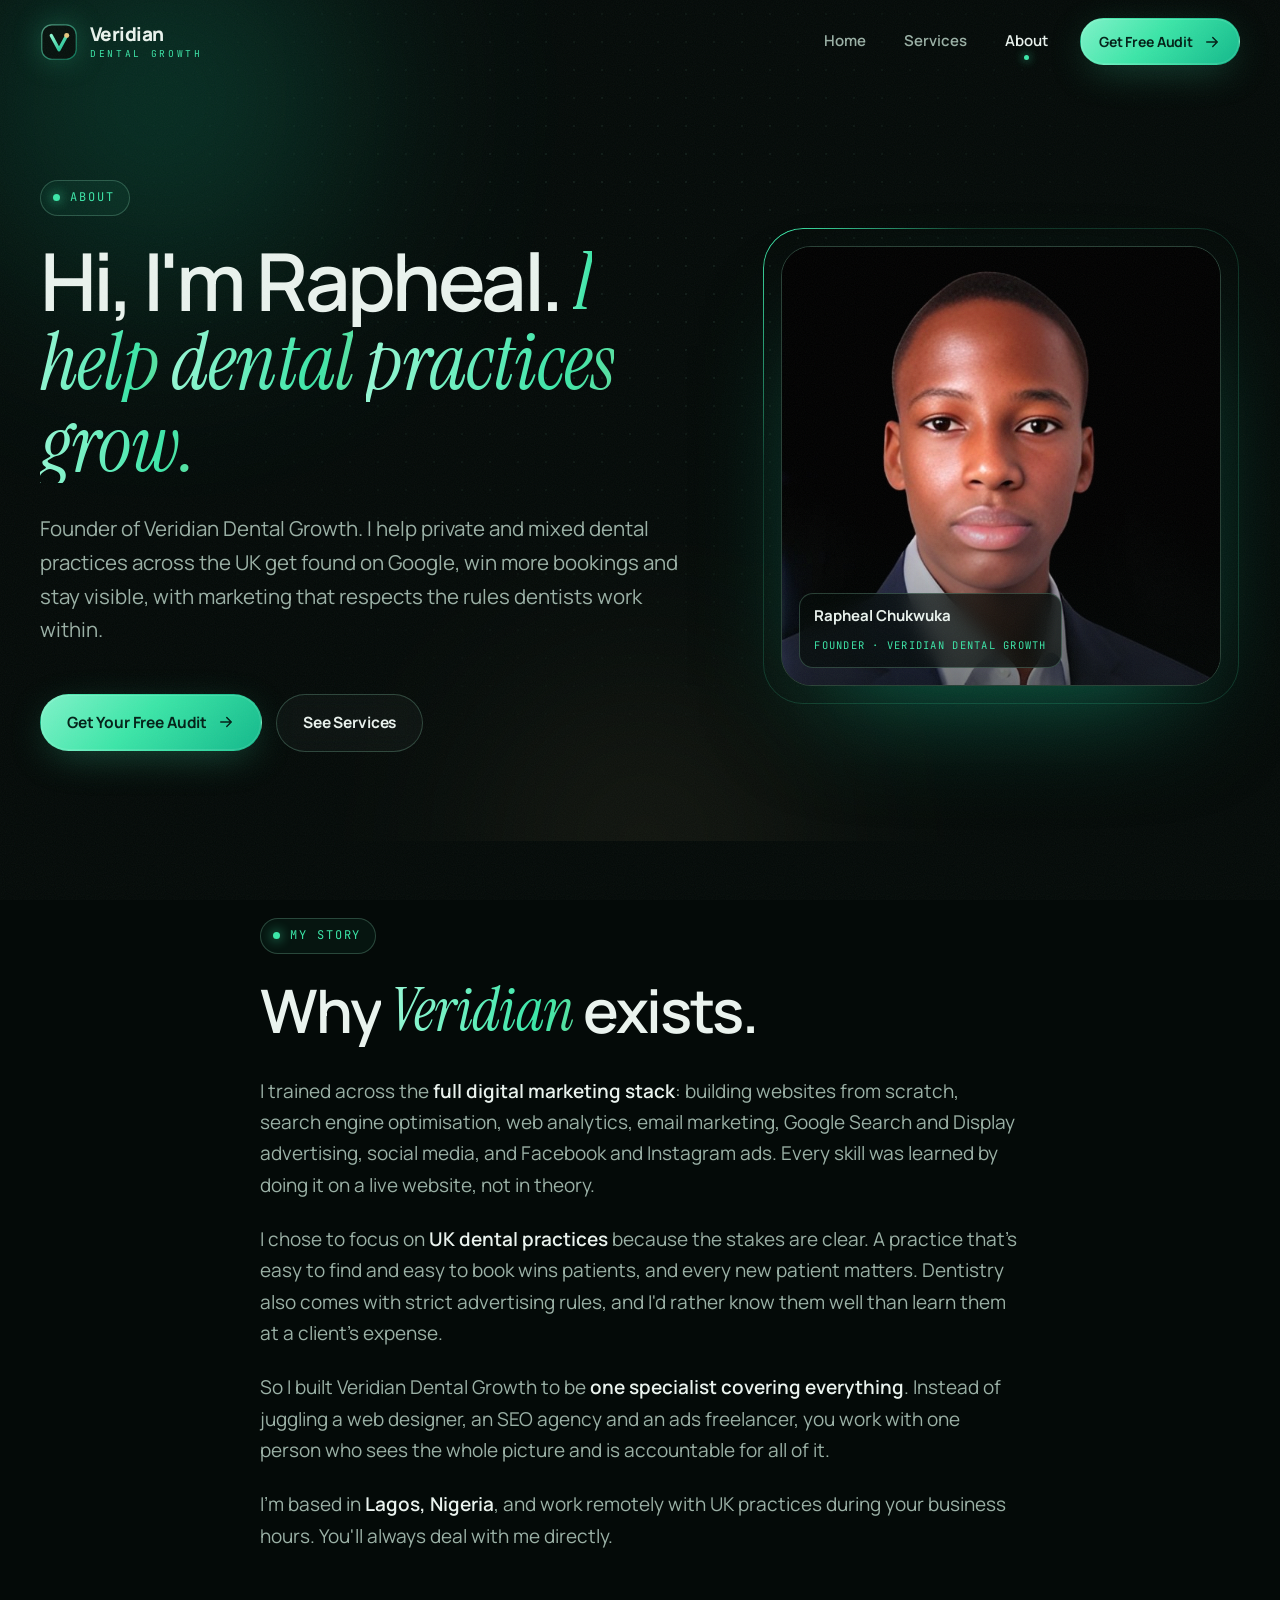
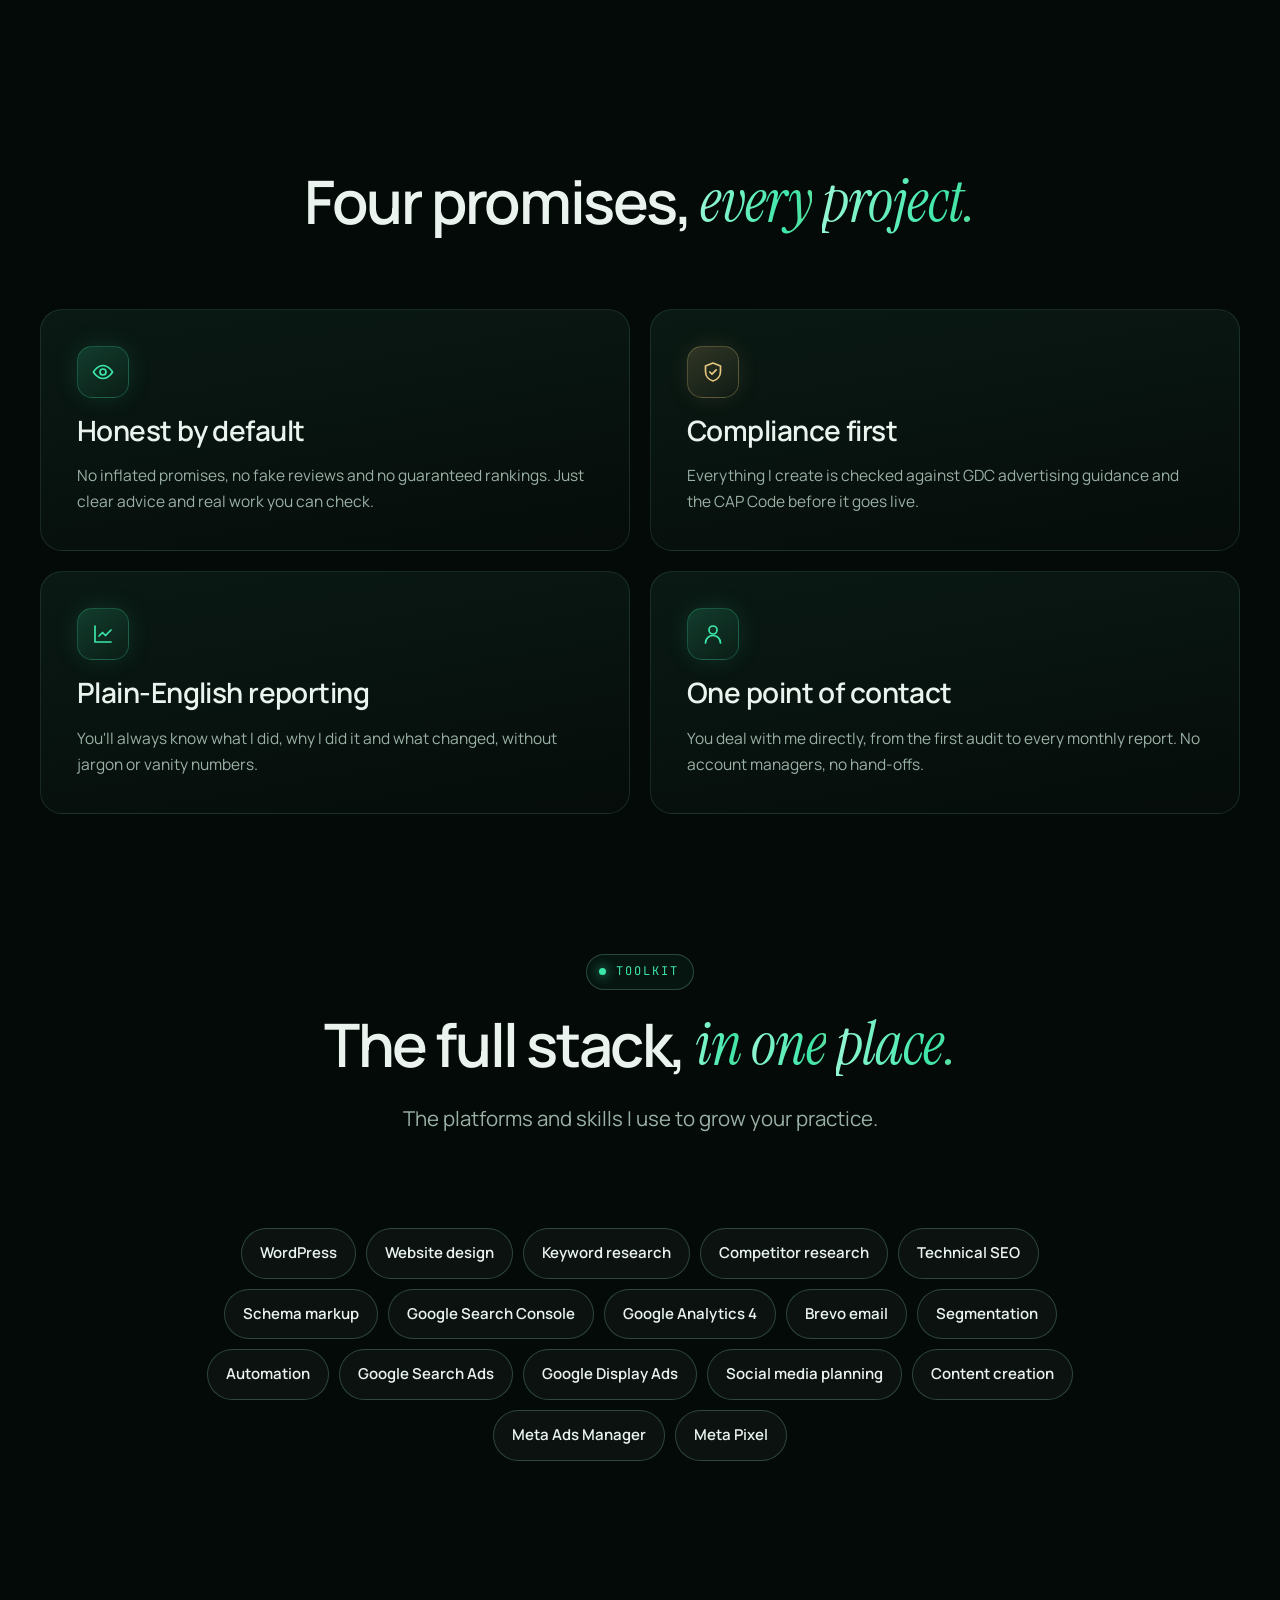
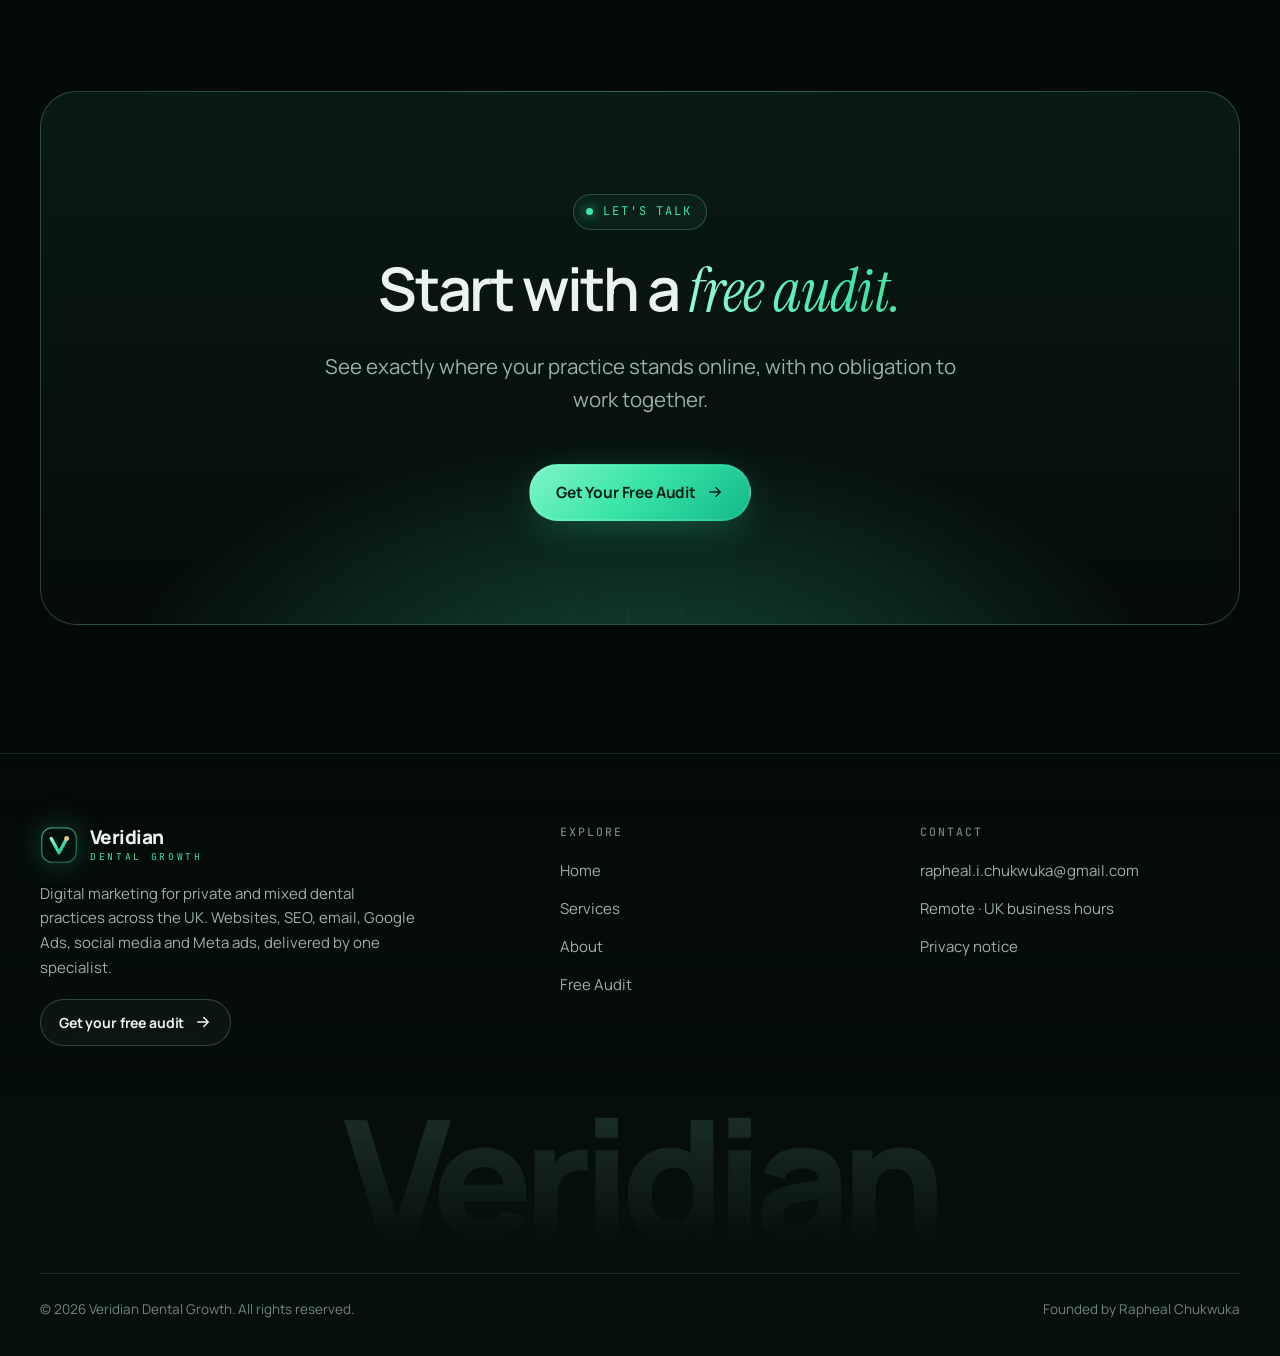
==== about.html @ 613f4d78 "Launch Veridian Dental Growth website Co-Authored-By: Claude Opus 5.5 <noreply@anthropic.com> Claude" ====
<!DOCTYPE html>
<html lang="en-GB">
<head>
<meta charset="utf-8">
<meta name="viewport" content="width=device-width, initial-scale=1">
<title>About Rapheal Chukwuka | Veridian Dental Growth</title>
<meta name="description" content="Meet Rapheal Chukwuka, founder of Veridian Dental Growth, a compliance-first digital marketing specialist for UK dental practices.">
<meta name="theme-color" content="#040a08">
<meta property="og:type" content="website">
<meta property="og:site_name" content="Veridian Dental Growth">
<meta property="og:title" content="About Rapheal Chukwuka | Veridian Dental Growth">
<meta property="og:description" content="Meet Rapheal Chukwuka, founder of Veridian Dental Growth, a compliance-first digital marketing specialist for UK dental practices.">
<meta property="og:image" content="assets/img/rapheal-chukwuka.jpg">
<link rel="icon" href="assets/favicon.svg" type="image/svg+xml">
<link rel="preconnect" href="https://fonts.googleapis.com">
<link rel="preconnect" href="https://fonts.gstatic.com" crossorigin>
<link rel="stylesheet" href="https://fonts.googleapis.com/css2?family=Instrument+Serif:ital@0;1&amp;family=JetBrains+Mono:wght@400;500&amp;family=Manrope:wght@400;500;600;700;800&amp;display=swap">
<link rel="stylesheet" href="assets/styles.css">
<script>document.documentElement.classList.add("js");</script>
</head>
<body>
<a class="skip" href="#main">Skip to content</a>
<div class="progress" aria-hidden="true"></div>
<header class="nav">
  <div class="container nav__inner">
    <a class="brand" href="index.html" aria-label="Veridian Dental Growth, home"><svg viewBox="0 0 32 32" aria-hidden="true"><defs><linearGradient id="lg" x1="0" y1="0" x2="1" y2="1"><stop offset="0" stop-color="#8CF7D0"/><stop offset="1" stop-color="#12B98B"/></linearGradient></defs><rect x="1.5" y="1.5" width="29" height="29" rx="8.5" fill="#06110D" stroke="url(#lg)" stroke-opacity=".55"/><path d="M9.5 10.5 16 22.5l6.5-12" fill="none" stroke="url(#lg)" stroke-width="2.8" stroke-linecap="round" stroke-linejoin="round"/><circle cx="22.5" cy="10.5" r="2.1" fill="#E6C67F"/></svg><span class="brand__text"><span class="brand__name">Veridian</span><span class="brand__sub">DENTAL GROWTH</span></span></a>
    <button class="nav__toggle" type="button" aria-label="Open menu" aria-expanded="false"><span></span><span></span><span></span></button>
    <nav class="nav__links" aria-label="Main">
      <a href="index.html">Home</a>
      <a href="services.html">Services</a>
      <a href="about.html" aria-current="page">About</a>
      <a class="btn btn--primary btn--sm" href="audit.html">Get Free Audit <svg viewBox="0 0 24 24" fill="none" stroke="currentColor" stroke-width="2" stroke-linecap="round" stroke-linejoin="round" aria-hidden="true"><path d="M5 12h14M13 6l6 6-6 6"/></svg></a>
    </nav>
  </div>
</header>
<main id="main">
<section class="page-hero">
  <div class="aurora" aria-hidden="true">
    <div class="aurora__blob aurora__blob--1"></div>
    <div class="aurora__blob aurora__blob--3"></div>
    <div class="dots"></div>
  </div>
  <div class="container" style="display:block">
    <div class="about-hero">
      <div class="about-hero__copy">
        <span class="eyebrow" data-reveal>About</span>
        <h1 class="display" data-split>Hi, I'm Rapheal. <span class="serif grad">I help dental practices grow.</span></h1>
        <p class="lead" data-reveal style="--d:.3s">Founder of Veridian Dental Growth. I help private and mixed dental practices across the UK get found on Google, win more bookings and stay visible, with marketing that respects the rules dentists work within.</p>
        <div class="btn-row" data-reveal style="--d:.45s">
          <a class="btn btn--primary" href="audit.html">Get Your Free Audit <svg viewBox="0 0 24 24" fill="none" stroke="currentColor" stroke-width="2" stroke-linecap="round" stroke-linejoin="round" aria-hidden="true"><path d="M5 12h14M13 6l6 6-6 6"/></svg></a>
          <a class="btn btn--ghost" href="services.html">See Services</a>
        </div>
      </div>
      <div class="portrait" data-reveal="scale" style="--d:.2s">
        <div class="portrait__ring" aria-hidden="true"></div>
        <div class="portrait__frame"><img src="assets/img/rapheal-chukwuka.jpg" alt="Rapheal Chukwuka, founder of Veridian Dental Growth" width="576" height="576"></div>
        <div class="portrait__label"><b>Rapheal Chukwuka</b><small>Founder · Veridian Dental Growth</small></div>
      </div>
    </div>
  </div>
</section>

<!-- STORY -->
<section class="section" style="padding-top:clamp(40px,6vw,80px)">
  <div class="container">
    <div class="story">
      <span class="eyebrow" data-reveal style="margin-bottom:20px;justify-self:start">My story</span>
      <h2 class="h2" data-split>Why <span class="serif grad">Veridian</span> exists.</h2>
      <p data-reveal>I trained across the <strong>full digital marketing stack</strong>: building websites from scratch, search engine optimisation, web analytics, email marketing, Google Search and Display advertising, social media, and Facebook and Instagram ads. Every skill was learned by doing it on a live website, not in theory.</p>
      <p data-reveal>I chose to focus on <strong>UK dental practices</strong> because the stakes are clear. A practice that's easy to find and easy to book wins patients, and every new patient matters. Dentistry also comes with strict advertising rules, and I'd rather know them well than learn them at a client's expense.</p>
      <p data-reveal>So I built Veridian Dental Growth to be <strong>one specialist covering everything</strong>. Instead of juggling a web designer, an SEO agency and an ads freelancer, you work with one person who sees the whole picture and is accountable for all of it.</p>
      <p data-reveal>I'm based in <strong>Lagos, Nigeria</strong>, and work remotely with UK practices during your business hours. You'll always deal with me directly.</p>
    </div>
  </div>
</section>

<!-- PRINCIPLES -->
<section class="section" style="padding-top:0">
  <div class="container">
    <div class="section-head center">
      <span class="eyebrow" data-reveal>How I work</span>
      <h2 class="h2" data-split>Four promises, <span class="serif grad">every project.</span></h2>
    </div>
    <div class="grid-2">
      <article class="card principle" data-reveal>
        <div class="icon"><svg viewBox="0 0 24 24" fill="none" stroke="currentColor" stroke-width="1.7" stroke-linecap="round" stroke-linejoin="round" aria-hidden="true"><path d="M2.5 12S6 5.5 12 5.5 21.5 12 21.5 12 18 18.5 12 18.5 2.5 12 2.5 12Z"/><circle cx="12" cy="12" r="3"/></svg></div>
        <h3 class="h3">Honest by default</h3>
        <p>No inflated promises, no fake reviews and no guaranteed rankings. Just clear advice and real work you can check.</p>
      </article>
      <article class="card principle" data-reveal style="--d:.1s">
        <div class="icon icon--gold"><svg viewBox="0 0 24 24" fill="none" stroke="currentColor" stroke-width="1.7" stroke-linecap="round" stroke-linejoin="round" aria-hidden="true"><path d="M12 3 4.5 6v5.5c0 4.6 3.2 8.4 7.5 9.5 4.3-1.1 7.5-4.9 7.5-9.5V6L12 3Z"/><path d="m8.8 12 2.2 2.2 4.2-4.4"/></svg></div>
        <h3 class="h3">Compliance first</h3>
        <p>Everything I create is checked against GDC advertising guidance and the CAP Code before it goes live.</p>
      </article>
      <article class="card principle" data-reveal>
        <div class="icon"><svg viewBox="0 0 24 24" fill="none" stroke="currentColor" stroke-width="1.7" stroke-linecap="round" stroke-linejoin="round" aria-hidden="true"><path d="M4 4v16h16"/><path d="m8 14 3.5-3.5 3 3L20 8"/></svg></div>
        <h3 class="h3">Plain-English reporting</h3>
        <p>You'll always know what I did, why I did it and what changed, without jargon or vanity numbers.</p>
      </article>
      <article class="card principle" data-reveal style="--d:.1s">
        <div class="icon"><svg viewBox="0 0 24 24" fill="none" stroke="currentColor" stroke-width="1.7" stroke-linecap="round" stroke-linejoin="round" aria-hidden="true"><circle cx="12" cy="8" r="4"/><path d="M4.5 21a7.5 7.5 0 0 1 15 0"/></svg></div>
        <h3 class="h3">One point of contact</h3>
        <p>You deal with me directly, from the first audit to every monthly report. No account managers, no hand-offs.</p>
      </article>
    </div>
  </div>
</section>

<!-- STACK -->
<section class="section" style="padding-top:0">
  <div class="container">
    <div class="section-head center">
      <span class="eyebrow" data-reveal>Toolkit</span>
      <h2 class="h2" data-split>The full stack, <span class="serif grad">in one place.</span></h2>
      <p class="lead" data-reveal>The platforms and skills I use to grow your practice.</p>
    </div>
    <div class="stack" data-reveal>
      <span>WordPress</span><span>Website design</span><span>Keyword research</span><span>Competitor research</span><span>Technical SEO</span><span>Schema markup</span><span>Google Search Console</span><span>Google Analytics 4</span><span>Brevo email</span><span>Segmentation</span><span>Automation</span><span>Google Search Ads</span><span>Google Display Ads</span><span>Social media planning</span><span>Content creation</span><span>Meta Ads Manager</span><span>Meta Pixel</span>
    </div>
  </div>
</section>

<section class="section--tight" style="padding-bottom:clamp(80px,10vw,130px)">
  <div class="container">
    <div class="cta" data-reveal="scale">
      <div class="grid-floor" aria-hidden="true"></div>
      <span class="eyebrow">Let's talk</span>
      <h2 class="h2">Start with a <span class="serif grad">free audit.</span></h2>
      <p class="lead">See exactly where your practice stands online, with no obligation to work together.</p>
      <a class="btn btn--primary" href="audit.html">Get Your Free Audit <svg viewBox="0 0 24 24" fill="none" stroke="currentColor" stroke-width="2" stroke-linecap="round" stroke-linejoin="round" aria-hidden="true"><path d="M5 12h14M13 6l6 6-6 6"/></svg></a>
    </div>
  </div>
</section>

</main>
<footer class="footer">
  <div class="container">
    <div class="footer__grid">
      <div class="footer__about">
        <a class="brand" href="index.html" aria-label="Veridian Dental Growth, home"><svg viewBox="0 0 32 32" aria-hidden="true"><defs><linearGradient id="lg" x1="0" y1="0" x2="1" y2="1"><stop offset="0" stop-color="#8CF7D0"/><stop offset="1" stop-color="#12B98B"/></linearGradient></defs><rect x="1.5" y="1.5" width="29" height="29" rx="8.5" fill="#06110D" stroke="url(#lg)" stroke-opacity=".55"/><path d="M9.5 10.5 16 22.5l6.5-12" fill="none" stroke="url(#lg)" stroke-width="2.8" stroke-linecap="round" stroke-linejoin="round"/><circle cx="22.5" cy="10.5" r="2.1" fill="#E6C67F"/></svg><span class="brand__text"><span class="brand__name">Veridian</span><span class="brand__sub">DENTAL GROWTH</span></span></a>
        <p>Digital marketing for private and mixed dental practices across the UK. Websites, SEO, email, Google Ads, social media and Meta ads, delivered by one specialist.</p>
        <a class="btn btn--ghost btn--sm" href="audit.html">Get your free audit <svg viewBox="0 0 24 24" fill="none" stroke="currentColor" stroke-width="2" stroke-linecap="round" stroke-linejoin="round" aria-hidden="true"><path d="M5 12h14M13 6l6 6-6 6"/></svg></a>
      </div>
      <div>
        <h4>Explore</h4>
        <ul>
          <li><a href="index.html">Home</a></li>
          <li><a href="services.html">Services</a></li>
          <li><a href="about.html">About</a></li>
          <li><a href="audit.html">Free Audit</a></li>
        </ul>
      </div>
      <div>
        <h4>Contact</h4>
        <ul>
          <li><a href="mailto:rapheal.i.chukwuka@gmail.com">rapheal.i.chukwuka@gmail.com</a></li>
          <li><span class="muted">Remote · UK business hours</span></li>
          <li><a href="audit.html#privacy">Privacy notice</a></li>
        </ul>
      </div>
    </div>
    <div class="footer__word" aria-hidden="true">Veridian</div>
    <div class="footer__bottom">
      <span>© <span data-year>2026</span> Veridian Dental Growth. All rights reserved.</span>
      <span>Founded by Rapheal Chukwuka</span>
    </div>
  </div>
</footer>
<script src="assets/main.js"></script>
</body>
</html>
---- assets/styles.css ----
/* =========================================================
   Veridian Dental Growth — site styles
   ========================================================= */
:root {
  --bg: #040a08;
  --bg-2: #07130f;
  --bg-3: #0b1c16;
  --surface: rgba(220, 255, 238, 0.035);
  --surface-2: rgba(220, 255, 238, 0.06);
  --line: rgba(170, 255, 214, 0.11);
  --line-strong: rgba(170, 255, 214, 0.22);
  --text: #eaf3ee;
  --muted: #9bb1a6;
  --dim: #6f857a;
  --accent: #3ce6a8;
  --accent-2: #12b98b;
  --accent-soft: rgba(60, 230, 168, 0.14);
  --gold: #e6c67f;
  --glow: rgba(60, 230, 168, 0.35);
  --radius: 22px;
  --radius-sm: 14px;
  --maxw: 1200px;
  --sans: "Manrope", system-ui, -apple-system, "Segoe UI", sans-serif;
  --serif: "Instrument Serif", Georgia, serif;
  --mono: "JetBrains Mono", ui-monospace, "SFMono-Regular", Menlo, monospace;
  --ease: cubic-bezier(.2, .8, .2, 1);
}

*, *::before, *::after { box-sizing: border-box; }
html { scroll-behavior: smooth; -webkit-text-size-adjust: 100%; }
body {
  margin: 0;
  background: var(--bg);
  color: var(--text);
  font-family: var(--sans);
  font-size: 17px;
  line-height: 1.65;
  -webkit-font-smoothing: antialiased;
  overflow-x: hidden;
}
img { max-width: 100%; display: block; }
a { color: inherit; text-decoration: none; }
p { margin: 0 0 1em; }
h1, h2, h3, h4 { margin: 0; font-weight: 600; letter-spacing: -0.03em; line-height: 1.08; }
ul, ol { margin: 0; padding: 0; list-style: none; }
.skip { position: fixed; left: 16px; top: -60px; z-index: 200; padding: 10px 16px; border-radius: 10px; background: var(--accent); color: #022117; font-weight: 700; transition: top .2s; }
.skip:focus { top: 16px; }
::selection { background: var(--accent); color: #022016; }
:focus-visible { outline: 2px solid var(--accent); outline-offset: 3px; border-radius: 6px; }

/* Grain + ambient page glow */
body::before {
  content: "";
  position: fixed; inset: 0;
  pointer-events: none; z-index: 100;
  opacity: .05;
  background-image: url("data:image/svg+xml,%3Csvg xmlns='http://www.w3.org/2000/svg' width='160' height='160'%3E%3Cfilter id='n'%3E%3CfeTurbulence type='fractalNoise' baseFrequency='.9' numOctaves='3' stitchTiles='stitch'/%3E%3C/filter%3E%3Crect width='100%25' height='100%25' filter='url(%23n)'/%3E%3C/svg%3E");
}

.container { width: min(var(--maxw), 100% - 48px); margin-inline: auto; }
.section { position: relative; padding: clamp(80px, 11vw, 140px) 0; }
.section--tight { padding: clamp(56px, 7vw, 90px) 0; }

/* ---------- Type helpers ---------- */
.eyebrow {
  display: inline-flex; align-items: center; gap: 10px;
  font-family: var(--mono); font-size: 12px; letter-spacing: .16em; text-transform: uppercase;
  color: var(--accent);
  padding: 7px 14px 7px 12px;
  border: 1px solid var(--line-strong);
  border-radius: 999px;
  background: rgba(60, 230, 168, .05);
}
.eyebrow::before {
  content: ""; width: 7px; height: 7px; border-radius: 50%;
  background: var(--accent); box-shadow: 0 0 12px var(--accent);
  animation: pulse 2.4s ease-in-out infinite;
}
@keyframes pulse { 50% { opacity: .35; transform: scale(.8); } }

.display { font-size: clamp(44px, 7.4vw, 92px); font-weight: 600; letter-spacing: -0.045em; line-height: .98; }
.h2 { font-size: clamp(34px, 4.8vw, 60px); letter-spacing: -0.04em; }
.h3 { font-size: clamp(22px, 2.2vw, 28px); letter-spacing: -0.02em; line-height: 1.2; }
.serif { font-family: var(--serif); font-weight: 400; font-style: italic; letter-spacing: -0.01em; }
.grad {
  background: linear-gradient(100deg, #9af8d6 0%, var(--accent) 40%, var(--gold) 100%);
  -webkit-background-clip: text; background-clip: text; color: transparent;
  background-size: 200% 100%;
  animation: sheen 8s ease-in-out infinite;
}
@keyframes sheen { 50% { background-position: 100% 0; } }
.split .grad { background: none; animation: none; color: inherit; -webkit-background-clip: border-box; background-clip: border-box; }
.split .grad .w > span {
  background: linear-gradient(100deg, #9af8d6 0%, var(--accent) 40%, var(--gold) 100%);
  background-size: 200% 100%;
  -webkit-background-clip: text; background-clip: text; color: transparent;
  animation: sheen 8s ease-in-out infinite;
}
.lead { font-size: clamp(18px, 1.6vw, 21px); color: var(--muted); max-width: 640px; }
.muted { color: var(--muted); }
.mono { font-family: var(--mono); }
.center { text-align: center; }
.center .lead { margin-inline: auto; }
.section-head { display: grid; gap: 22px; justify-items: start; margin-bottom: clamp(44px, 6vw, 72px); }
.section-head.center { justify-items: center; }

/* ---------- Buttons ---------- */
.btn {
  --bx: 50%; --by: 50%;
  position: relative; isolation: isolate;
  display: inline-flex; align-items: center; justify-content: center; gap: 10px;
  padding: 15px 26px;
  border-radius: 999px;
  font-weight: 700; font-size: 15.5px; letter-spacing: -0.01em;
  border: 1px solid transparent;
  cursor: pointer; overflow: hidden;
  transition: transform .4s var(--ease), box-shadow .4s var(--ease), background .3s, border-color .3s;
  white-space: nowrap;
}
.btn svg { width: 18px; height: 18px; transition: transform .4s var(--ease); }
.btn:hover svg { transform: translateX(4px); }
.btn--primary {
  background: linear-gradient(135deg, #7ff3c9, var(--accent) 45%, var(--accent-2));
  color: #022117;
  box-shadow: 0 0 0 1px rgba(255,255,255,.12) inset, 0 10px 40px -10px var(--glow);
}
.btn--primary::after {
  content: ""; position: absolute; inset: 0; z-index: -1;
  background: radial-gradient(120px circle at var(--bx) var(--by), rgba(255,255,255,.55), transparent 60%);
  opacity: 0; transition: opacity .3s;
}
.btn--primary:hover { transform: translateY(-2px); box-shadow: 0 0 0 1px rgba(255,255,255,.2) inset, 0 18px 50px -12px var(--glow); }
.btn--primary:hover::after { opacity: .6; }
.btn--ghost { background: var(--surface); border-color: var(--line-strong); color: var(--text); backdrop-filter: blur(10px); }
.btn--ghost:hover { border-color: var(--accent); background: var(--accent-soft); transform: translateY(-2px); }
.btn--sm { padding: 11px 18px; font-size: 14px; }
.btn-row { display: flex; flex-wrap: wrap; gap: 14px; }

.link-arrow { display: inline-flex; align-items: center; gap: 8px; color: var(--accent); font-weight: 700; font-size: 15px; }
.link-arrow svg { width: 16px; height: 16px; transition: transform .35s var(--ease); }
.link-arrow:hover svg { transform: translateX(4px); }

/* ---------- Navigation ---------- */
.nav {
  position: fixed; top: 0; left: 0; right: 0; z-index: 50;
  padding: 18px 0;
  transition: padding .4s var(--ease), background .4s, border-color .4s, backdrop-filter .4s;
  border-bottom: 1px solid transparent;
}
.nav.is-scrolled {
  padding: 11px 0;
  background: rgba(4, 10, 8, .72);
  backdrop-filter: blur(18px) saturate(140%);
  -webkit-backdrop-filter: blur(18px) saturate(140%);
  border-color: var(--line);
}
.nav__inner { display: flex; align-items: center; justify-content: space-between; gap: 24px; }
.brand { display: inline-flex; align-items: center; gap: 12px; }
.brand svg { width: 38px; height: 38px; flex: none; filter: drop-shadow(0 0 14px rgba(60,230,168,.25)); }
.brand__text { display: grid; line-height: 1; }
.brand__name { font-weight: 800; font-size: 19px; letter-spacing: -0.03em; }
.brand__sub { font-family: var(--mono); font-size: 9.5px; letter-spacing: .28em; color: var(--accent); margin-top: 5px; }
.nav__links { display: flex; align-items: center; gap: 6px; }
.nav__links a:not(.btn) {
  position: relative; padding: 9px 16px; border-radius: 999px;
  font-size: 15px; font-weight: 600; color: var(--muted);
  transition: color .3s, background .3s;
}
.nav__links a:not(.btn):hover { color: var(--text); background: var(--surface-2); }
.nav__links a[aria-current="page"] { color: var(--text); }
.nav__links a[aria-current="page"]::after {
  content: ""; position: absolute; left: 50%; bottom: 3px; width: 5px; height: 5px; margin-left: -2.5px;
  border-radius: 50%; background: var(--accent); box-shadow: 0 0 10px var(--accent);
}
.nav__links .btn { margin-left: 10px; }
.nav__toggle {
  display: none; width: 46px; height: 46px; border-radius: 50%;
  border: 1px solid var(--line-strong); background: var(--surface);
  color: var(--text); cursor: pointer; place-items: center;
}
.nav__toggle span { display: block; width: 18px; height: 1.6px; background: currentColor; margin: 4px auto; transition: transform .35s var(--ease), opacity .3s; }
.nav.is-open .nav__toggle span:nth-child(1) { transform: translateY(5.6px) rotate(45deg); }
.nav.is-open .nav__toggle span:nth-child(2) { opacity: 0; }
.nav.is-open .nav__toggle span:nth-child(3) { transform: translateY(-5.6px) rotate(-45deg); }

@media (max-width: 860px) {
  .nav__toggle { display: grid; }
  .nav__links {
    position: fixed; inset: 74px 16px auto 16px;
    flex-direction: column; align-items: stretch; gap: 4px;
    padding: 14px;
    background: rgba(7, 19, 15, .96); backdrop-filter: blur(20px);
    border: 1px solid var(--line-strong); border-radius: var(--radius);
    opacity: 0; transform: translateY(-12px) scale(.98); pointer-events: none;
    transition: opacity .35s var(--ease), transform .35s var(--ease);
  }
  .nav.is-open .nav__links { opacity: 1; transform: none; pointer-events: auto; }
  .nav__links a:not(.btn) { padding: 14px 16px; font-size: 17px; }
  .nav__links a[aria-current="page"]::after { left: auto; right: 18px; top: 50%; bottom: auto; margin-top: -2.5px; }
  .nav__links .btn { margin: 8px 0 0; }
}

/* ---------- Ambient background ---------- */
.aurora { position: absolute; inset: 0; overflow: hidden; pointer-events: none; z-index: 0; }
.aurora__blob {
  position: absolute; border-radius: 50%; filter: blur(90px); opacity: .55;
  animation: drift 22s ease-in-out infinite alternate;
}
.aurora__blob--1 { width: 640px; height: 640px; background: radial-gradient(circle, rgba(18,185,139,.55), transparent 65%); top: -220px; left: -160px; }
.aurora__blob--2 { width: 560px; height: 560px; background: radial-gradient(circle, rgba(60,230,168,.35), transparent 65%); top: 10%; right: -200px; animation-duration: 26s; animation-delay: -6s; }
.aurora__blob--3 { width: 520px; height: 520px; background: radial-gradient(circle, rgba(230,198,127,.18), transparent 65%); bottom: -260px; left: 30%; animation-duration: 30s; animation-delay: -12s; }
@keyframes drift {
  0% { transform: translate(0, 0) scale(1); }
  50% { transform: translate(60px, 40px) scale(1.1); }
  100% { transform: translate(-40px, 80px) scale(.95); }
}
.grid-floor {
  position: absolute; left: -10%; right: -10%; bottom: -10%; height: 60%;
  background-image:
    linear-gradient(rgba(60,230,168,.13) 1px, transparent 1px),
    linear-gradient(90deg, rgba(60,230,168,.13) 1px, transparent 1px);
  background-size: 64px 64px;
  transform: perspective(700px) rotateX(62deg);
  transform-origin: bottom center;
  -webkit-mask-image: linear-gradient(to top, #000 0%, transparent 85%);
  mask-image: linear-gradient(to top, #000 0%, transparent 85%);
  animation: floor 9s linear infinite;
  opacity: .5;
}
@keyframes floor { to { background-position: 0 64px, 0 0; } }
.dots {
  position: absolute; inset: 0;
  background-image: radial-gradient(rgba(170,255,214,.16) 1px, transparent 1px);
  background-size: 28px 28px;
  -webkit-mask-image: radial-gradient(ellipse at 50% 30%, #000 0%, transparent 70%);
  mask-image: radial-gradient(ellipse at 50% 30%, #000 0%, transparent 70%);
  opacity: .5;
}

/* ---------- Hero ---------- */
.hero { position: relative; min-height: 100vh; min-height: 100svh; display: flex; align-items: center; padding: 140px 0 90px; overflow: hidden; }
.hero > .container { position: relative; z-index: 1; }
.hero__grid { display: grid; grid-template-columns: 1.08fr .92fr; gap: clamp(40px, 5vw, 72px); align-items: center; }
.hero__copy { display: grid; gap: 28px; justify-items: start; }
.hero__copy .display .line { display: block; }
.hero__meta { display: flex; flex-wrap: wrap; gap: 10px 22px; margin-top: 6px; font-family: var(--mono); font-size: 12.5px; color: var(--dim); letter-spacing: .04em; }
.hero__meta span { display: inline-flex; align-items: center; gap: 8px; }
.hero__meta svg { width: 15px; height: 15px; color: var(--accent); }
@media (max-width: 980px) { .hero__grid { grid-template-columns: 1fr; } .hero { min-height: auto; } .hero__visual { margin-top: 56px; } }

/* Hero visual: search console */
.console {
  position: relative;
  border-radius: 26px;
  padding: 22px;
  background: linear-gradient(160deg, rgba(14, 38, 30, .82), rgba(6, 16, 13, .9));
  border: 1px solid var(--line-strong);
  box-shadow: 0 40px 120px -40px rgba(18,185,139,.45), 0 0 0 1px rgba(255,255,255,.03) inset;
  backdrop-filter: blur(14px);
  transform-style: preserve-3d;
  transition: transform .6s var(--ease);
}
.console::before {
  content: ""; position: absolute; inset: -1px; border-radius: inherit; padding: 1px;
  background: conic-gradient(from var(--angle, 0deg), transparent 0 70%, var(--accent) 80%, var(--gold) 88%, transparent 96%);
  -webkit-mask: linear-gradient(#000 0 0) content-box, linear-gradient(#000 0 0);
  -webkit-mask-composite: xor; mask-composite: exclude;
  animation: spin 6s linear infinite;
  opacity: .9;
}
@property --angle { syntax: "<angle>"; initial-value: 0deg; inherits: false; }
@keyframes spin { to { --angle: 360deg; } }
.console__top { display: flex; align-items: center; justify-content: space-between; margin-bottom: 18px; }
.console__dots { display: flex; gap: 7px; }
.console__dots i { width: 10px; height: 10px; border-radius: 50%; background: rgba(255,255,255,.12); }
.console__dots i:first-child { background: rgba(60,230,168,.6); }
.console__tag { font-family: var(--mono); font-size: 10.5px; letter-spacing: .14em; text-transform: uppercase; color: var(--dim); }
.search {
  display: flex; align-items: center; gap: 12px;
  padding: 14px 18px; border-radius: 999px;
  background: rgba(0,0,0,.35); border: 1px solid var(--line);
  font-size: 15.5px; margin-bottom: 18px;
}
.search svg { width: 18px; height: 18px; color: var(--accent); flex: none; }
.search__text::after { content: ""; display: inline-block; width: 2px; height: 1.05em; background: var(--accent); margin-left: 2px; vertical-align: -2px; animation: caret 1s steps(1) infinite; }
@keyframes caret { 50% { opacity: 0; } }
.results { position: relative; display: grid; gap: 10px; }
.result {
  display: grid; grid-template-columns: 34px 1fr auto; gap: 14px; align-items: center;
  padding: 14px 16px; border-radius: 16px;
  background: rgba(255,255,255,.025); border: 1px solid var(--line);
  transition: transform .9s var(--ease), background .6s, border-color .6s, box-shadow .6s, opacity .6s;
}
.result__rank { font-family: var(--mono); font-size: 13px; color: var(--dim); text-align: center; }
.result__name { font-weight: 700; font-size: 15px; line-height: 1.3; }
.result__sub { font-size: 12.5px; color: var(--dim); }
.result__bar { width: 70px; height: 6px; border-radius: 99px; background: rgba(255,255,255,.07); overflow: hidden; }
.result__bar i { display: block; height: 100%; width: var(--w, 40%); background: rgba(255,255,255,.22); border-radius: inherit; transition: width 1.2s var(--ease), background .6s; }
.result.is-you { border-color: rgba(60,230,168,.45); background: linear-gradient(90deg, rgba(60,230,168,.13), rgba(60,230,168,.03)); box-shadow: 0 0 40px -12px var(--glow); }
.result.is-you .result__name { color: #b9fbe3; }
.result.is-you .result__bar i { background: linear-gradient(90deg, var(--accent), var(--gold)); }
.result.is-you .result__rank { color: var(--accent); }
.console__chips { display: flex; flex-wrap: wrap; gap: 8px; margin-top: 18px; }
.chip {
  display: inline-flex; align-items: center; gap: 7px;
  padding: 7px 12px; border-radius: 999px;
  font-size: 12.5px; font-weight: 600;
  background: rgba(255,255,255,.03); border: 1px solid var(--line); color: var(--muted);
  opacity: .35; transition: opacity .5s, color .5s, border-color .5s, background .5s;
}
.chip svg { width: 13px; height: 13px; }
.chip.is-on { opacity: 1; color: #c7fbe8; border-color: rgba(60,230,168,.4); background: rgba(60,230,168,.08); }
.console__note { text-align: right; margin-top: 14px; font-family: var(--mono); font-size: 10.5px; color: var(--dim); letter-spacing: .06em; }
.float-card {
  position: absolute; z-index: 2;
  padding: 12px 16px; border-radius: 16px;
  background: rgba(7, 20, 16, .88); border: 1px solid var(--line-strong);
  backdrop-filter: blur(12px);
  box-shadow: 0 20px 50px -20px rgba(0,0,0,.8);
  font-size: 13px; display: flex; align-items: center; gap: 10px;
  animation: bob 6s ease-in-out infinite;
}
.float-card b { display: block; font-size: 14px; }
.float-card small { color: var(--dim); font-size: 11.5px; }
.float-card .ic { width: 34px; height: 34px; border-radius: 10px; display: grid; place-items: center; background: var(--accent-soft); color: var(--accent); }
.float-card .ic svg { width: 18px; height: 18px; }
.float-card--a { top: -58px; right: -22px; }
.float-card--b { bottom: -58px; left: -28px; animation-delay: -3s; }
.float-card--b .ic { background: rgba(230,198,127,.14); color: var(--gold); }
@keyframes bob { 50% { transform: translateY(-10px); } }
@media (max-width: 560px) { .float-card--a { right: 6px; top: -50px; } .float-card--b { left: 6px; bottom: -60px; } .result__bar { width: 44px; } }

/* ---------- Marquee ---------- */
.marquee { position: relative; border-block: 1px solid var(--line); background: rgba(7,19,15,.6); overflow: hidden; padding: 20px 0; }
.marquee__track { display: flex; gap: 56px; width: max-content; animation: marquee 38s linear infinite; }
.marquee:hover .marquee__track { animation-play-state: paused; }
.marquee__item { display: inline-flex; align-items: center; gap: 56px; font-size: clamp(18px, 2vw, 24px); font-weight: 600; letter-spacing: -0.02em; color: var(--muted); white-space: nowrap; }
.marquee__item::after { content: "✦"; color: var(--accent); font-size: .7em; }
.marquee__item:nth-child(odd) { font-family: var(--serif); font-style: italic; font-weight: 400; color: var(--text); }
.marquee::before, .marquee::after { content: ""; position: absolute; top: 0; bottom: 0; width: 120px; z-index: 1; pointer-events: none; }
.marquee::before { left: 0; background: linear-gradient(90deg, var(--bg), transparent); }
.marquee::after { right: 0; background: linear-gradient(-90deg, var(--bg), transparent); }
@keyframes marquee { to { transform: translateX(-50%); } }

/* ---------- Cards ---------- */
.card {
  --mx: 50%; --my: 50%;
  position: relative; isolation: isolate;
  border-radius: var(--radius);
  background: linear-gradient(170deg, rgba(14, 34, 27, .65), rgba(6, 14, 11, .75));
  border: 1px solid var(--line);
  padding: clamp(26px, 3vw, 36px);
  overflow: hidden;
  transition: transform .5s var(--ease), border-color .4s, box-shadow .5s;
}
.card::before {
  content: ""; position: absolute; inset: 0; z-index: -1;
  background: radial-gradient(420px circle at var(--mx) var(--my), rgba(60,230,168,.13), transparent 45%);
  opacity: 0; transition: opacity .4s;
}
.card:hover { border-color: var(--line-strong); transform: translateY(-4px); box-shadow: 0 30px 70px -40px rgba(18,185,139,.6); }
.card:hover::before { opacity: 1; }
.icon {
  width: 52px; height: 52px; border-radius: 15px;
  display: grid; place-items: center;
  background: linear-gradient(145deg, rgba(60,230,168,.18), rgba(60,230,168,.04));
  border: 1px solid rgba(60,230,168,.25);
  color: var(--accent);
  box-shadow: 0 0 30px -10px var(--glow);
}
.icon svg { width: 24px; height: 24px; }
.icon--gold { color: var(--gold); background: linear-gradient(145deg, rgba(230,198,127,.18), rgba(230,198,127,.03)); border-color: rgba(230,198,127,.28); box-shadow: 0 0 30px -12px rgba(230,198,127,.4); }

.grid-3 { display: grid; grid-template-columns: repeat(3, 1fr); gap: 20px; }
.grid-2 { display: grid; grid-template-columns: repeat(2, 1fr); gap: 20px; }
@media (max-width: 960px) { .grid-3 { grid-template-columns: 1fr 1fr; } }
@media (max-width: 680px) { .grid-3, .grid-2 { grid-template-columns: 1fr; } }

.problem-card { display: grid; gap: 18px; }
.problem-card .num { font-family: var(--mono); font-size: 13px; color: var(--dim); letter-spacing: .1em; }
.problem-card p { color: var(--muted); margin: 0; }

/* ---------- Offer (Patient-Finder Fix) ---------- */
.offer {
  position: relative; border-radius: 32px; overflow: hidden;
  padding: clamp(32px, 5vw, 64px);
  background:
    radial-gradient(800px 400px at 0% 0%, rgba(60,230,168,.16), transparent 60%),
    radial-gradient(600px 400px at 100% 100%, rgba(230,198,127,.10), transparent 60%),
    linear-gradient(160deg, #0c2019, #06110d);
  border: 1px solid var(--line-strong);
  display: grid; grid-template-columns: 1fr 1fr; gap: clamp(32px, 5vw, 64px); align-items: center;
}
.offer::after {
  content: ""; position: absolute; inset: 0; pointer-events: none;
  background-image: linear-gradient(rgba(60,230,168,.06) 1px, transparent 1px), linear-gradient(90deg, rgba(60,230,168,.06) 1px, transparent 1px);
  background-size: 40px 40px;
  -webkit-mask-image: radial-gradient(ellipse at 80% 20%, #000, transparent 60%);
  mask-image: radial-gradient(ellipse at 80% 20%, #000, transparent 60%);
}
.offer > * { position: relative; z-index: 1; }
.offer__copy { display: grid; gap: 22px; justify-items: start; }
.offer__badge { font-family: var(--mono); font-size: 11.5px; letter-spacing: .18em; text-transform: uppercase; color: var(--gold); }
.checklist { display: grid; gap: 12px; }
.checklist li {
  display: grid; grid-template-columns: 30px 1fr; gap: 14px; align-items: start;
  padding: 16px 18px; border-radius: 16px;
  background: rgba(0,0,0,.25); border: 1px solid var(--line);
  transition: border-color .3s, transform .4s var(--ease);
}
.checklist li:hover { border-color: rgba(60,230,168,.35); transform: translateX(4px); }
.checklist .tick { width: 30px; height: 30px; border-radius: 50%; display: grid; place-items: center; background: var(--accent-soft); color: var(--accent); }
.checklist .tick svg { width: 15px; height: 15px; }
.checklist b { display: block; font-size: 16px; margin-bottom: 2px; }
.checklist span { color: var(--muted); font-size: 14.5px; line-height: 1.55; }
@media (max-width: 900px) { .offer { grid-template-columns: 1fr; } }

/* ---------- Service bento ---------- */
.bento { display: grid; grid-template-columns: repeat(6, 1fr); gap: 20px; }
.bento .card { display: grid; gap: 16px; align-content: start; }
.bento .card { grid-column: span 2; }
.footer ul span { font-size: 15px; }
.bento .card p { color: var(--muted); margin: 0; font-size: 15.5px; }
.bento .card .pkg { font-family: var(--mono); font-size: 11px; letter-spacing: .16em; text-transform: uppercase; color: var(--dim); }
.bento .card .link-arrow { margin-top: 6px; }
@media (max-width: 960px) { .bento .card:nth-child(n) { grid-column: span 3; } }
@media (max-width: 640px) { .bento { grid-template-columns: 1fr; } .bento .card:nth-child(n) { grid-column: auto; } }

/* ---------- Process ---------- */
.process { position: relative; display: grid; grid-template-columns: repeat(3, 1fr); gap: 20px; }
.process__line { position: absolute; top: 47px; left: 12%; right: 12%; height: 1px; background: var(--line-strong); overflow: hidden; }
.process__line i { position: absolute; inset: 0; background: linear-gradient(90deg, transparent, var(--accent), var(--gold), transparent); transform: translateX(-100%); animation: travel 4s ease-in-out infinite; }
@keyframes travel { to { transform: translateX(100%); } }
.step { position: relative; text-align: center; display: grid; gap: 16px; justify-items: center; padding: 0 10px; }
.step__orb {
  position: relative; width: 94px; height: 94px; border-radius: 50%;
  display: grid; place-items: center;
  background: radial-gradient(circle at 30% 30%, #123a2d, #06110d 70%);
  border: 1px solid var(--line-strong);
  font-family: var(--mono); font-size: 15px; color: var(--accent);
  box-shadow: 0 0 50px -14px var(--glow);
}
.step__orb::after { content: ""; position: absolute; inset: -9px; border-radius: 50%; border: 1px dashed rgba(60,230,168,.25); animation: rot 18s linear infinite; }
@keyframes rot { to { transform: rotate(360deg); } }
.step p { color: var(--muted); margin: 0; max-width: 320px; }
@media (max-width: 760px) { .process { grid-template-columns: 1fr; gap: 44px; } .process__line { display: none; } }

/* ---------- Compliance band ---------- */
.band {
  position: relative; border-radius: 32px; overflow: hidden;
  padding: clamp(36px, 5vw, 64px);
  border: 1px solid rgba(230,198,127,.22);
  background: radial-gradient(700px 300px at 100% 0%, rgba(230,198,127,.12), transparent 60%), linear-gradient(160deg, #0d1a14, #070f0c);
  display: grid; grid-template-columns: 1.1fr .9fr; gap: clamp(30px, 5vw, 60px); align-items: center;
}
.band .eyebrow { color: var(--gold); border-color: rgba(230,198,127,.3); background: rgba(230,198,127,.05); }
.band .eyebrow::before { background: var(--gold); box-shadow: 0 0 12px var(--gold); }
.rules { display: grid; gap: 12px; }
.rules li { display: flex; gap: 14px; align-items: flex-start; padding: 16px 18px; border-radius: 16px; background: rgba(0,0,0,.25); border: 1px solid rgba(230,198,127,.14); color: var(--muted); font-size: 15px; }
.rules li svg { width: 20px; height: 20px; color: var(--gold); flex: none; margin-top: 2px; }
.rules li b { color: var(--text); }
@media (max-width: 900px) { .band { grid-template-columns: 1fr; } }

/* ---------- Founder ---------- */
.founder { display: grid; grid-template-columns: .8fr 1.2fr; gap: clamp(36px, 6vw, 80px); align-items: center; }
.portrait { position: relative; width: 100%; max-width: 440px; justify-self: center; }
.portrait__frame {
  position: relative; border-radius: 30px; overflow: hidden; aspect-ratio: 1;
  border: 1px solid var(--line-strong);
  box-shadow: 0 50px 120px -50px rgba(18,185,139,.6);
}
.portrait__frame img { width: 100%; height: 100%; object-fit: cover; filter: saturate(1.02) contrast(1.03); }
.portrait__frame::after { content: ""; position: absolute; inset: 0; background: linear-gradient(to top, rgba(4,10,8,.55), transparent 45%); }
.portrait__ring { position: absolute; inset: -18px; border-radius: 40px; border: 1px solid rgba(60,230,168,.18); pointer-events: none; }
.portrait__ring::before {
  content: ""; position: absolute; inset: -1px; border-radius: inherit; padding: 1px;
  background: conic-gradient(from var(--angle, 0deg), transparent 0 75%, var(--accent) 88%, transparent 98%);
  -webkit-mask: linear-gradient(#000 0 0) content-box, linear-gradient(#000 0 0);
  -webkit-mask-composite: xor; mask-composite: exclude;
  animation: spin 7s linear infinite;
}
.portrait__label {
  position: absolute; left: 18px; bottom: 18px; z-index: 2;
  padding: 10px 14px; border-radius: 14px;
  background: rgba(4,10,8,.7); backdrop-filter: blur(10px); border: 1px solid var(--line-strong);
}
.portrait__label b { display: block; font-size: 15px; }
.portrait__label small { font-family: var(--mono); font-size: 10.5px; letter-spacing: .12em; color: var(--accent); text-transform: uppercase; }
.founder__copy { display: grid; gap: 24px; justify-items: start; }
.quote { font-family: var(--serif); font-style: italic; font-size: clamp(26px, 3vw, 38px); line-height: 1.25; letter-spacing: -0.01em; color: var(--text); margin: 0; }
.quote::before { content: "“"; color: var(--accent); }
.quote::after { content: "”"; color: var(--accent); }
@media (max-width: 860px) { .founder { grid-template-columns: 1fr; } }

/* ---------- FAQ ---------- */
.faq { display: grid; gap: 12px; max-width: 860px; margin-inline: auto; }
.faq details {
  border-radius: 18px; border: 1px solid var(--line);
  background: linear-gradient(170deg, rgba(14,34,27,.5), rgba(6,14,11,.6));
  transition: border-color .3s, background .3s;
}
.faq details[open] { border-color: var(--line-strong); background: linear-gradient(170deg, rgba(18,44,35,.6), rgba(6,14,11,.7)); }
.faq summary {
  list-style: none; cursor: pointer;
  display: flex; justify-content: space-between; align-items: center; gap: 20px;
  padding: 22px 26px; font-weight: 700; font-size: 17px;
}
.faq summary::-webkit-details-marker { display: none; }
.faq summary .plus { position: relative; flex: none; width: 30px; height: 30px; border-radius: 50%; border: 1px solid var(--line-strong); }
.faq summary .plus::before, .faq summary .plus::after { content: ""; position: absolute; left: 50%; top: 50%; width: 11px; height: 1.6px; background: var(--accent); transform: translate(-50%, -50%); transition: transform .35s var(--ease); }
.faq summary .plus::after { transform: translate(-50%, -50%) rotate(90deg); }
.faq details[open] .plus::after { transform: translate(-50%, -50%) rotate(0); }
.faq .answer { padding: 0 26px 24px; color: var(--muted); }
.faq .answer p:last-child { margin: 0; }

/* ---------- CTA ---------- */
.cta {
  position: relative; overflow: hidden; border-radius: 36px;
  padding: clamp(48px, 8vw, 110px) clamp(24px, 5vw, 60px);
  text-align: center;
  background: radial-gradient(900px 500px at 50% 120%, rgba(60,230,168,.30), transparent 60%), linear-gradient(180deg, #091a14, #050c0a);
  border: 1px solid var(--line-strong);
  display: grid; gap: 26px; justify-items: center;
}
.cta .grid-floor { height: 80%; opacity: .45; }
.cta > *:not(.grid-floor) { position: relative; z-index: 1; }
.cta .lead { margin-inline: auto; }

/* ---------- Page hero (inner pages) ---------- */
.page-hero { position: relative; padding: 180px 0 90px; overflow: hidden; }
.page-hero > .container { position: relative; z-index: 1; display: grid; gap: 26px; justify-items: start; }
.page-hero .display { font-size: clamp(42px, 6.4vw, 80px); max-width: 980px; }

/* ---------- Packages ---------- */
.packages { display: grid; grid-template-columns: repeat(3, 1fr); gap: 20px; }
.package { display: grid; gap: 16px; align-content: start; }
.package__label { font-family: var(--mono); font-size: 12px; letter-spacing: .16em; text-transform: uppercase; color: var(--accent); }
.package h3 { font-size: 30px; }
.package p { color: var(--muted); margin: 0; font-size: 15.5px; }
.package ul { display: grid; gap: 8px; margin-top: 4px; }
.package li a { display: flex; align-items: center; justify-content: space-between; gap: 12px; padding: 11px 14px; border-radius: 12px; background: rgba(0,0,0,.22); border: 1px solid var(--line); font-weight: 600; font-size: 15px; transition: border-color .3s, color .3s; }
.package li a:hover { border-color: rgba(60,230,168,.4); color: var(--accent); }
.package li svg { width: 15px; height: 15px; color: var(--accent); }
@media (max-width: 900px) { .packages { grid-template-columns: 1fr; } }

/* ---------- Sub-nav (services) ---------- */
.subnav { position: sticky; top: 72px; z-index: 30; padding: 12px 0; background: rgba(4,10,8,.78); backdrop-filter: blur(16px); -webkit-backdrop-filter: blur(16px); border-block: 1px solid var(--line); }
.subnav__track { display: flex; gap: 8px; overflow-x: auto; scrollbar-width: none; }
.subnav__track::-webkit-scrollbar { display: none; }
.subnav a { flex: none; padding: 9px 16px; border-radius: 999px; font-size: 14px; font-weight: 600; color: var(--muted); border: 1px solid transparent; transition: color .3s, background .3s, border-color .3s; }
.subnav a:hover { color: var(--text); }
.subnav a.is-active { color: #c7fbe8; border-color: rgba(60,230,168,.4); background: var(--accent-soft); }

/* ---------- Service detail ---------- */
.service { scroll-margin-top: 150px; padding: clamp(70px, 9vw, 120px) 0; border-bottom: 1px solid var(--line); }
.service:last-of-type { border-bottom: 0; }
.service__grid { display: grid; grid-template-columns: .9fr 1.1fr; gap: clamp(36px, 6vw, 80px); align-items: start; }
.service__intro { position: sticky; top: 170px; display: grid; gap: 22px; justify-items: start; }
.service__index { font-family: var(--mono); font-size: 13px; letter-spacing: .14em; color: var(--dim); }
.service__index b { color: var(--accent); font-weight: 500; }
.service__intro p { color: var(--muted); margin: 0; }
.service__body { display: grid; gap: 20px; }
.service__body h4 { font-family: var(--mono); font-size: 12px; letter-spacing: .16em; text-transform: uppercase; color: var(--accent); font-weight: 500; margin-bottom: 14px; }
.feature-list { display: grid; grid-template-columns: 1fr 1fr; gap: 10px; }
.feature-list li { display: flex; gap: 11px; align-items: flex-start; padding: 13px 14px; border-radius: 14px; background: rgba(0,0,0,.22); border: 1px solid var(--line); font-size: 15px; line-height: 1.45; }
.feature-list li svg { width: 17px; height: 17px; flex: none; margin-top: 2px; color: var(--accent); }
.gets { display: grid; gap: 12px; }
.gets li { display: flex; gap: 14px; align-items: flex-start; color: var(--muted); }
.gets li::before { content: ""; flex: none; width: 8px; height: 8px; margin-top: 9px; border-radius: 50%; background: var(--gold); box-shadow: 0 0 10px rgba(230,198,127,.6); }
.gets li b { color: var(--text); }
.service--featured .service__intro .eyebrow { color: var(--gold); border-color: rgba(230,198,127,.3); }
.service--featured .service__intro .eyebrow::before { background: var(--gold); box-shadow: 0 0 12px var(--gold); }
@media (max-width: 900px) { .service__grid { grid-template-columns: 1fr; } .service__intro { position: static; } .feature-list { grid-template-columns: 1fr; } }

/* ---------- About ---------- */
.about-hero { display: grid; grid-template-columns: 1.15fr .85fr; gap: clamp(40px, 6vw, 80px); align-items: center; }
.about-hero__copy { display: grid; gap: 26px; justify-items: start; }
@media (max-width: 900px) { .about-hero { grid-template-columns: 1fr; } .about-hero .portrait { order: -1; max-width: 340px; justify-self: start; } }
.story { max-width: 760px; margin-inline: auto; display: grid; gap: 4px; }
.story p { font-size: 19px; color: var(--muted); }
.story p strong { color: var(--text); font-weight: 600; }
.story h2 { margin-bottom: 26px; }
.principle { display: grid; gap: 16px; align-content: start; }
.principle p { color: var(--muted); margin: 0; font-size: 15.5px; }
.stack { display: flex; flex-wrap: wrap; gap: 10px; justify-content: center; max-width: 900px; margin-inline: auto; }
.stack span { padding: 12px 18px; border-radius: 999px; border: 1px solid var(--line-strong); background: var(--surface); font-weight: 600; font-size: 15px; transition: border-color .3s, background .3s, transform .4s var(--ease); }
.stack span:hover { border-color: var(--accent); background: var(--accent-soft); transform: translateY(-3px); }

/* ---------- Audit / form ---------- */
.audit { display: grid; grid-template-columns: 1.1fr .9fr; gap: clamp(28px, 4vw, 48px); align-items: start; }
@media (max-width: 960px) { .audit { grid-template-columns: 1fr; } }
.form-card { padding: clamp(28px, 4vw, 44px); border-radius: 28px; background: linear-gradient(170deg, rgba(16,40,31,.75), rgba(6,14,11,.85)); border: 1px solid var(--line-strong); box-shadow: 0 40px 100px -50px rgba(18,185,139,.6); }
.form-card h2 { font-size: clamp(26px, 3vw, 34px); margin-bottom: 8px; }
.form-card > p { color: var(--muted); margin-bottom: 26px; }
.form { display: grid; grid-template-columns: 1fr 1fr; gap: 16px; }
.field { display: grid; gap: 8px; }
.field--full { grid-column: 1 / -1; }
.field label { font-size: 13.5px; font-weight: 700; color: var(--muted); letter-spacing: .01em; }
.field label em { font-style: normal; color: var(--dim); font-weight: 500; }
.field input, .field select, .field textarea {
  width: 100%; font: inherit; font-size: 16px; color: var(--text);
  padding: 14px 16px; border-radius: 14px;
  background: rgba(0,0,0,.35); border: 1px solid var(--line-strong);
  transition: border-color .3s, box-shadow .3s, background .3s;
  -webkit-appearance: none; appearance: none;
}
.field select { background-image: url("data:image/svg+xml,%3Csvg xmlns='http://www.w3.org/2000/svg' width='12' height='8' fill='none' stroke='%233ce6a8' stroke-width='1.8'%3E%3Cpath d='m1 1.5 5 5 5-5'/%3E%3C/svg%3E"); background-repeat: no-repeat; background-position: right 16px center; padding-right: 42px; }
.field select option { background: #07130f; color: var(--text); }
.field textarea { min-height: 120px; resize: vertical; }
.field input::placeholder, .field textarea::placeholder { color: var(--dim); }
.field input:focus, .field select:focus, .field textarea:focus { outline: none; border-color: var(--accent); box-shadow: 0 0 0 4px rgba(60,230,168,.13); background: rgba(0,0,0,.45); }
.consent { grid-column: 1 / -1; display: flex; gap: 12px; align-items: flex-start; font-size: 14px; color: var(--muted); }
.consent input { width: 20px; height: 20px; margin-top: 2px; accent-color: var(--accent); flex: none; }
.consent a { color: var(--accent); text-decoration: underline; text-underline-offset: 3px; }
.form .btn { grid-column: 1 / -1; width: 100%; padding: 17px; font-size: 16px; }
.hp { position: absolute; left: -9999px; width: 1px; height: 1px; overflow: hidden; }
.form-status { grid-column: 1 / -1; display: none; padding: 16px 18px; border-radius: 14px; font-size: 15px; }
.form-status.is-ok { display: block; background: rgba(60,230,168,.1); border: 1px solid rgba(60,230,168,.4); color: #c7fbe8; }
.form-status.is-err { display: block; background: rgba(255,120,110,.08); border: 1px solid rgba(255,120,110,.35); color: #ffc9c4; }
.form-status a { text-decoration: underline; }
@media (max-width: 560px) { .form { grid-template-columns: 1fr; } }
.side { display: grid; gap: 20px; }
.side .card { display: grid; gap: 16px; }
.side h3 { font-size: 21px; }
.steps-v { display: grid; gap: 18px; counter-reset: s; }
.steps-v li { position: relative; padding-left: 50px; color: var(--muted); font-size: 15.5px; }
.steps-v li b { display: block; color: var(--text); margin-bottom: 2px; }
.steps-v li::before { counter-increment: s; content: "0" counter(s); position: absolute; left: 0; top: 0; width: 34px; height: 34px; border-radius: 10px; display: grid; place-items: center; font-family: var(--mono); font-size: 12px; color: var(--accent); background: var(--accent-soft); border: 1px solid rgba(60,230,168,.25); }
.contact-line { display: flex; align-items: center; gap: 12px; padding: 14px 16px; border-radius: 14px; background: rgba(0,0,0,.22); border: 1px solid var(--line); font-weight: 600; word-break: break-all; }
.contact-line svg { width: 18px; height: 18px; color: var(--accent); flex: none; }

/* ---------- Legal ---------- */
.legal { max-width: 820px; margin-inline: auto; padding: clamp(32px, 4vw, 52px); border-radius: 28px; border: 1px solid var(--line); background: rgba(7,19,15,.6); scroll-margin-top: 100px; }
.legal h2 { font-size: clamp(28px, 3.4vw, 40px); margin-bottom: 10px; }
.legal h3 { font-size: 19px; margin: 30px 0 10px; letter-spacing: -0.01em; }
.legal p, .legal li { color: var(--muted); font-size: 15.5px; }
.legal ul { list-style: disc; padding-left: 22px; margin: 0 0 1em; }
.legal li { margin-bottom: 6px; }
.legal a { color: var(--accent); text-decoration: underline; text-underline-offset: 3px; }
.legal .updated { font-family: var(--mono); font-size: 12px; color: var(--dim); letter-spacing: .08em; }

/* ---------- Footer ---------- */
.footer { position: relative; border-top: 1px solid var(--line); padding: 72px 0 36px; background: linear-gradient(180deg, transparent, rgba(7,19,15,.7)); overflow: hidden; }
.footer__grid { display: grid; grid-template-columns: 1.5fr 1fr 1fr; gap: 40px; }
.footer__about { display: grid; gap: 18px; justify-items: start; }
.footer__about p { color: var(--muted); max-width: 380px; margin: 0; font-size: 15px; }
.footer h4 { font-family: var(--mono); font-size: 11.5px; letter-spacing: .18em; text-transform: uppercase; color: var(--dim); font-weight: 500; margin-bottom: 18px; }
.footer ul { display: grid; gap: 10px; }
.footer ul a { color: var(--muted); font-size: 15px; transition: color .3s; }
.footer ul a:hover { color: var(--accent); }
.footer__word { margin-top: 60px; font-size: clamp(54px, 13vw, 190px); font-weight: 800; letter-spacing: -0.06em; line-height: .85; text-align: center; background: linear-gradient(180deg, rgba(170,255,214,.14), rgba(170,255,214,0)); -webkit-background-clip: text; background-clip: text; color: transparent; user-select: none; }
.footer__bottom { display: flex; flex-wrap: wrap; justify-content: space-between; gap: 14px; margin-top: 26px; padding-top: 24px; border-top: 1px solid var(--line); font-size: 13.5px; color: var(--dim); }
.footer__bottom a:hover { color: var(--accent); }
@media (max-width: 800px) { .footer__grid { grid-template-columns: 1fr 1fr; } .footer__about { grid-column: 1 / -1; } }

/* ---------- Reveal animations ---------- */
.js [data-reveal] { opacity: 0; transform: translateY(34px); filter: blur(6px); transition: opacity 1s var(--ease), transform 1s var(--ease), filter 1s var(--ease); transition-delay: var(--d, 0s); }
.js [data-reveal="left"] { transform: translateX(-40px); }
.js [data-reveal="right"] { transform: translateX(40px); }
.js [data-reveal="scale"] { transform: scale(.94); }
.js [data-reveal].is-in { opacity: 1; transform: none; filter: none; }
.js .split .w { display: inline-block; overflow: hidden; vertical-align: top; padding-bottom: .08em; margin-bottom: -.08em; }
.js .split .w > span { display: inline-block; transform: translateY(105%); transition: transform 1.1s var(--ease); transition-delay: calc(var(--i) * 55ms + var(--d, 0s)); }
.js .split.is-in .w > span { transform: none; }

/* Scroll progress */
.progress { position: fixed; top: 0; left: 0; height: 2px; width: 100%; z-index: 60; transform-origin: 0 50%; transform: scaleX(0); background: linear-gradient(90deg, var(--accent-2), var(--accent), var(--gold)); box-shadow: 0 0 12px var(--glow); }

@media (prefers-reduced-motion: reduce) {
  *, *::before, *::after { animation-duration: .001ms !important; animation-iteration-count: 1 !important; transition-duration: .001ms !important; scroll-behavior: auto !important; }
  .js [data-reveal], .js .split .w > span { opacity: 1; transform: none; filter: none; }
}
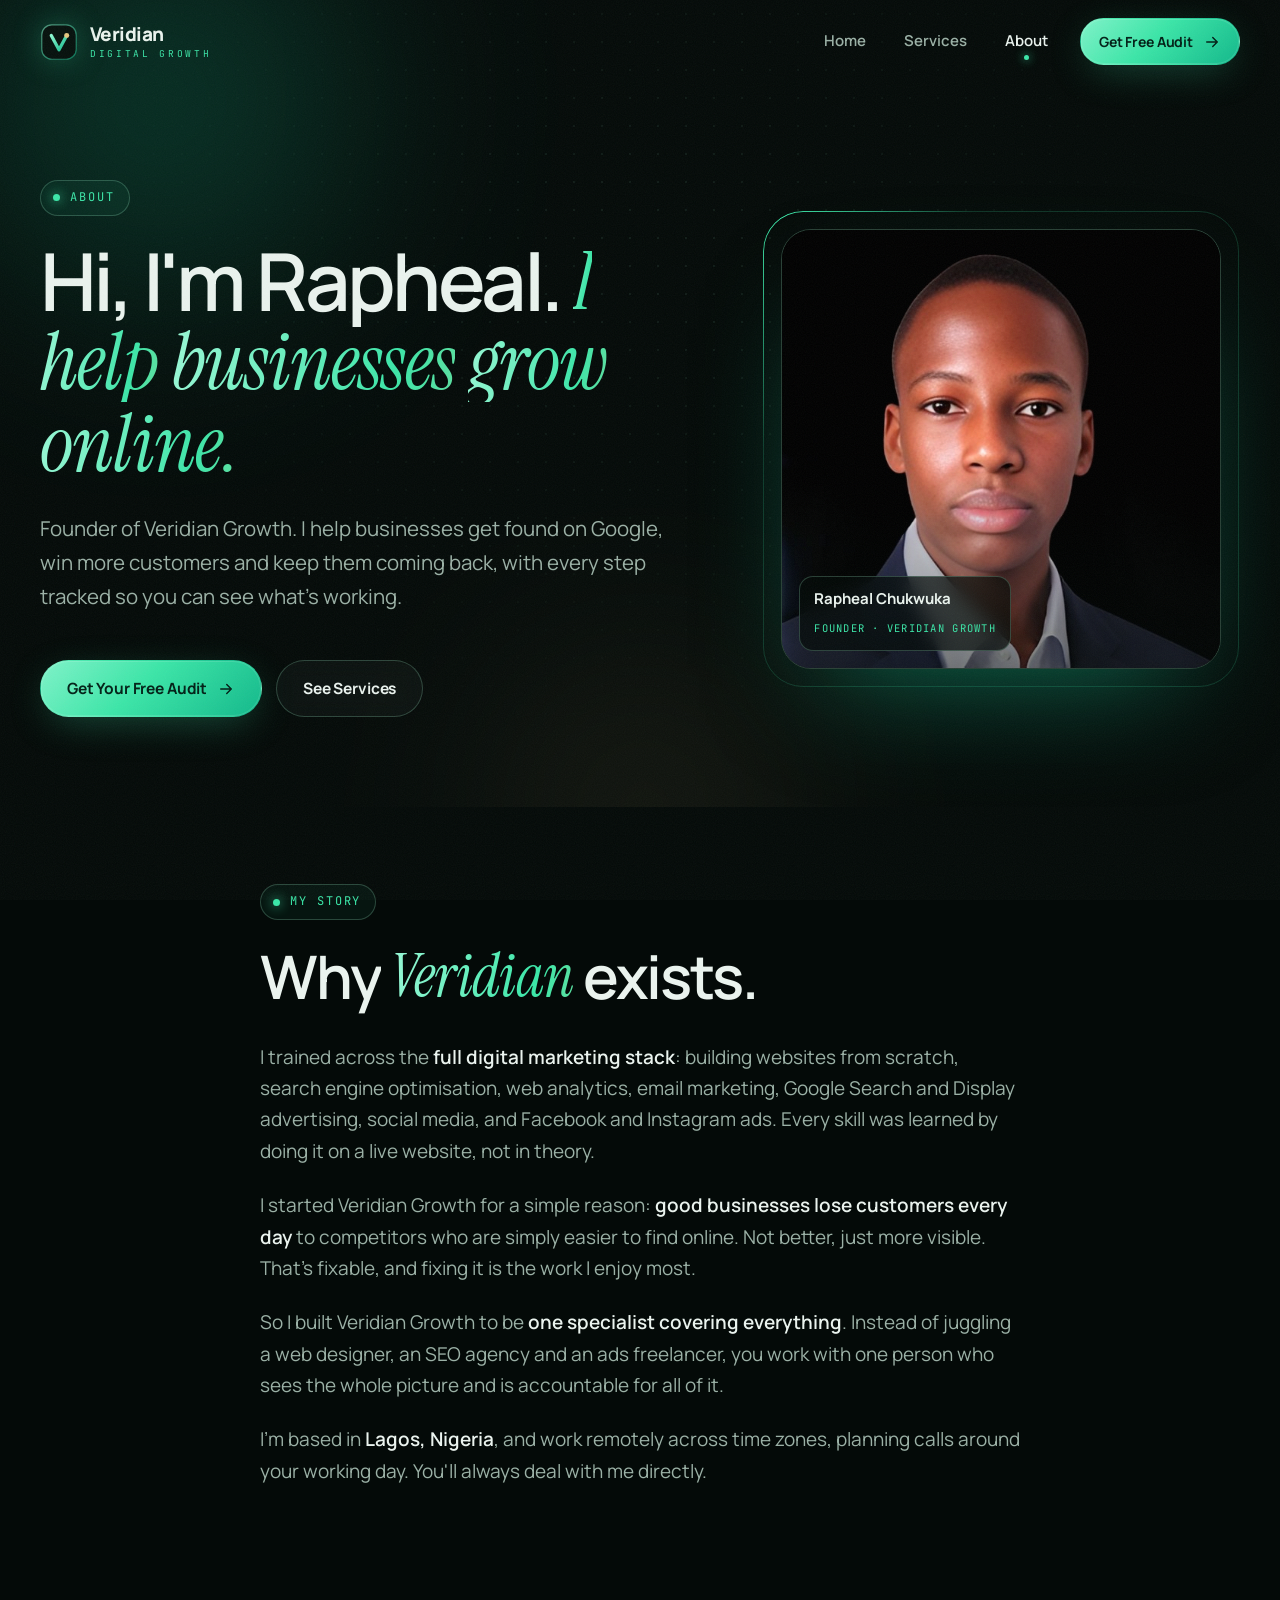
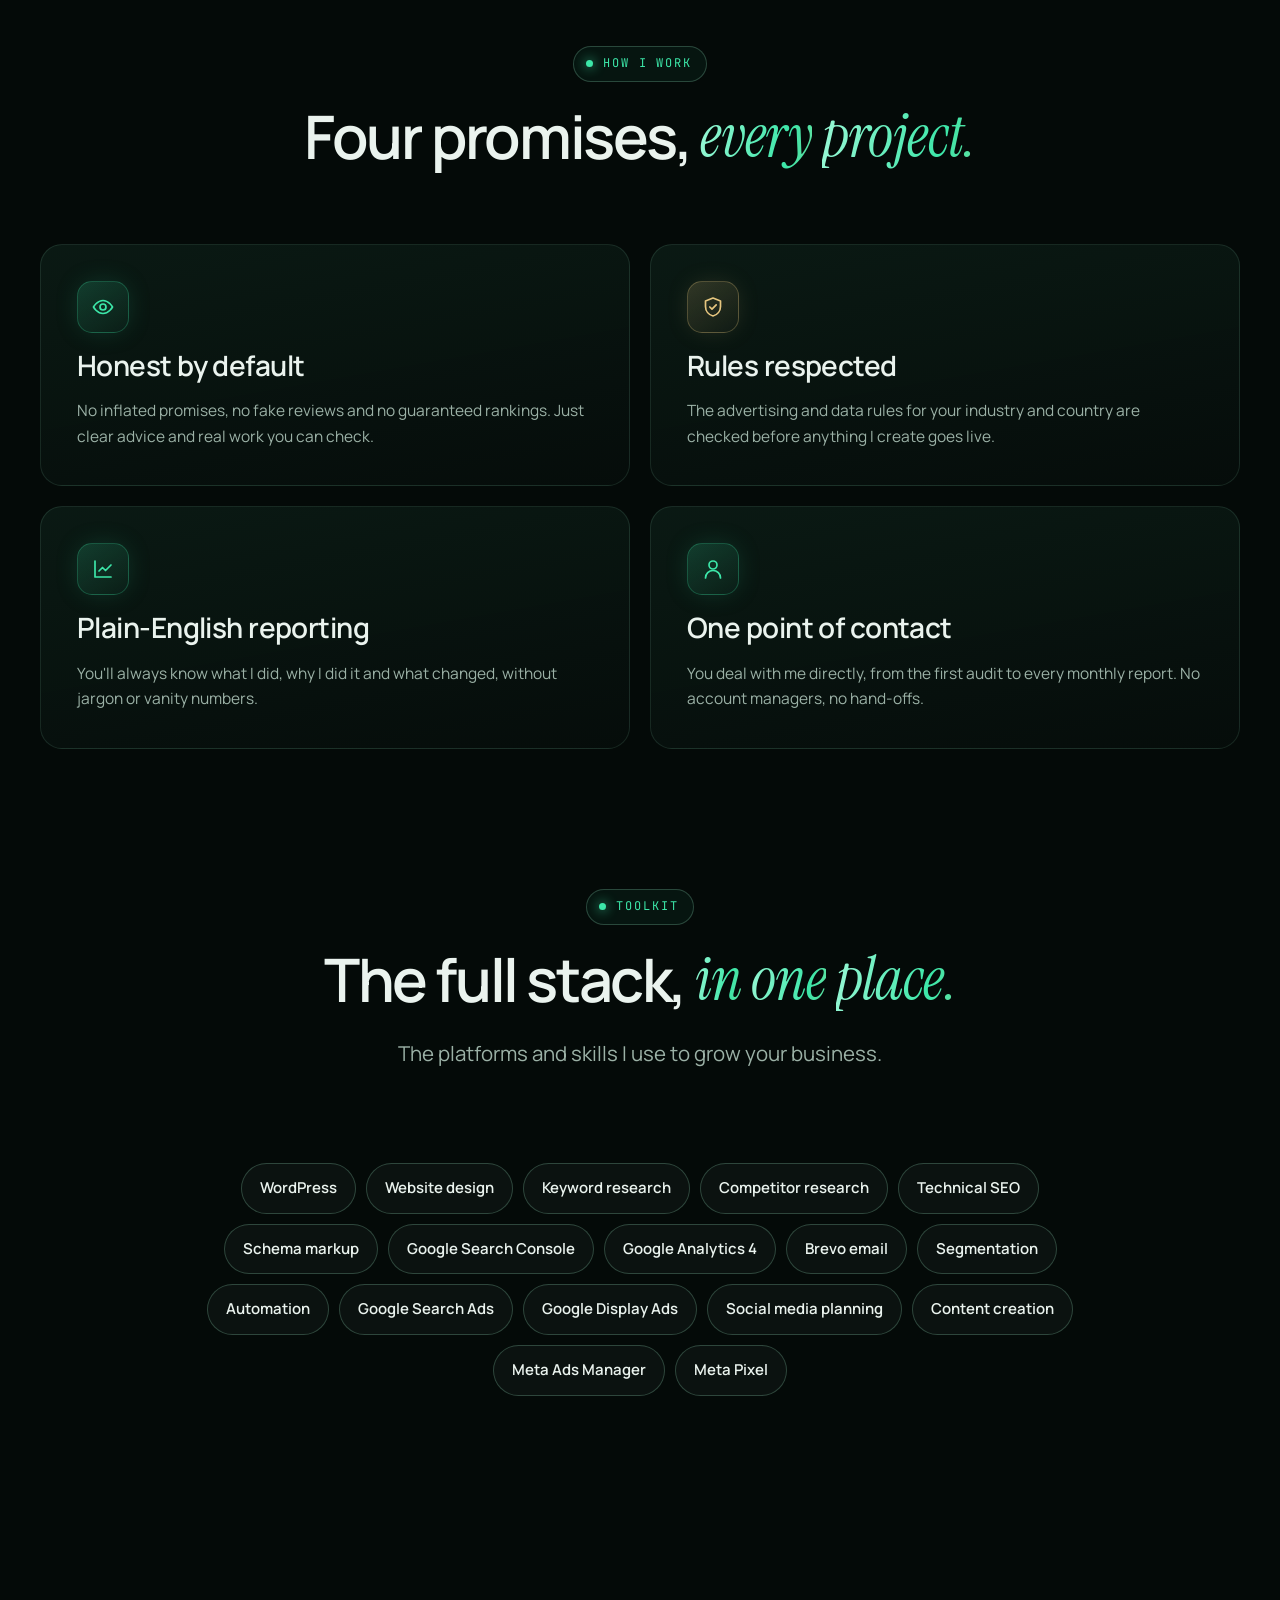
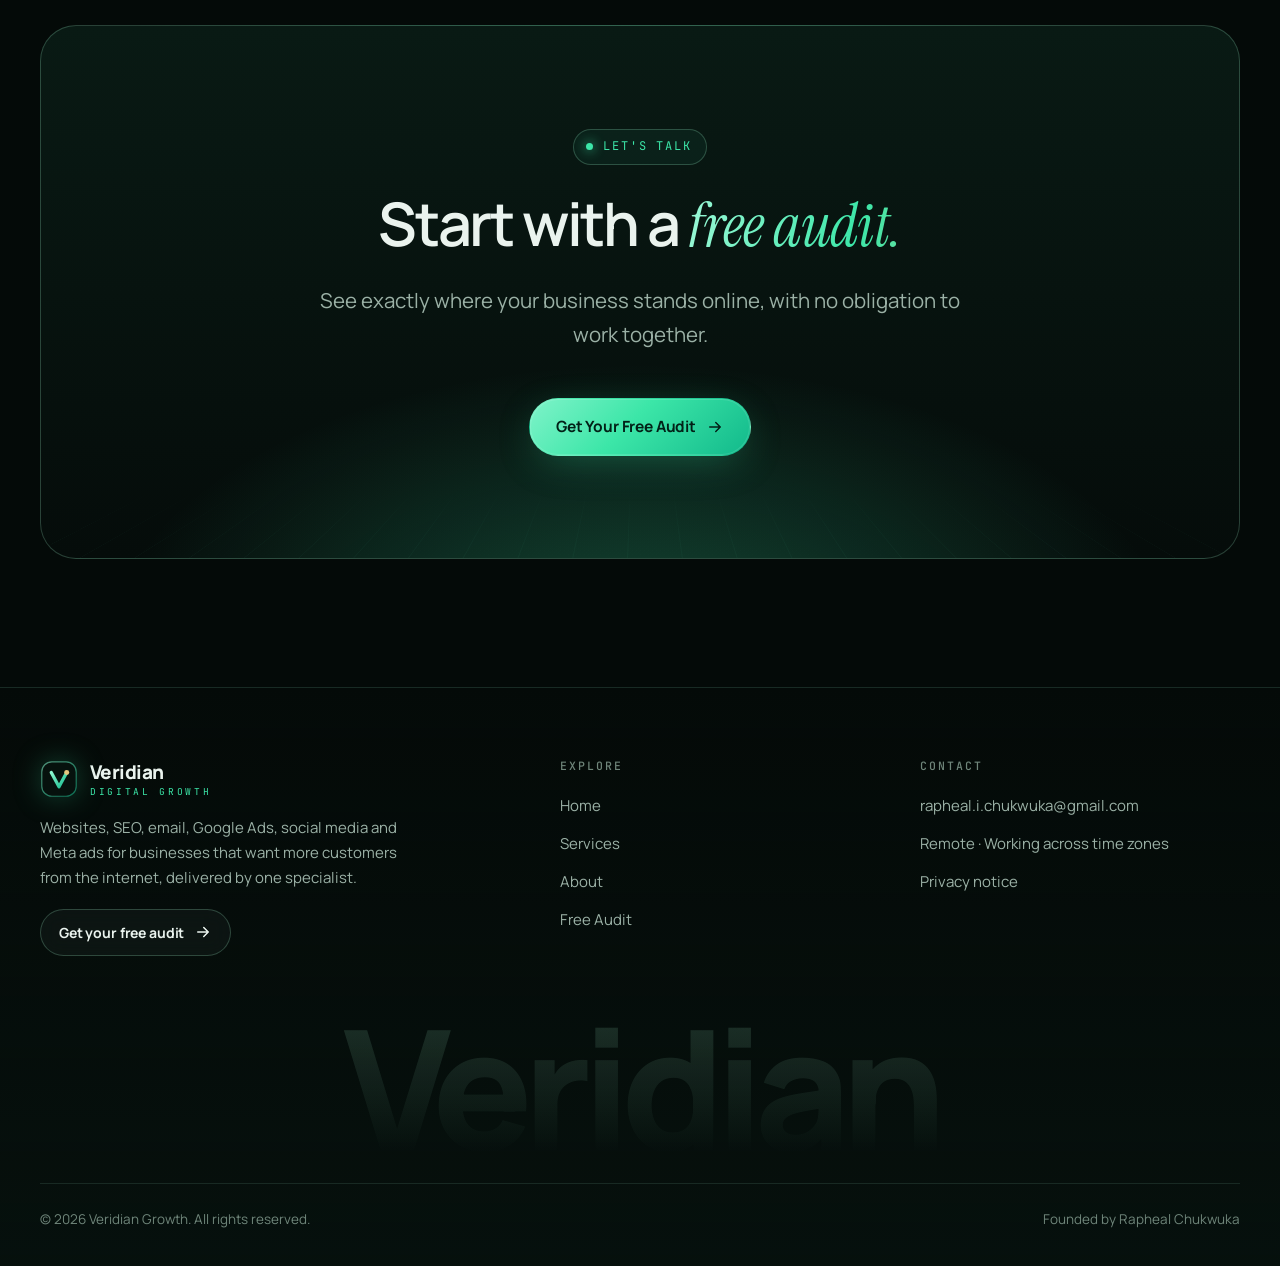
==== commit 9fcf1129: "Rebrand to Veridian Growth: remove niche and location, new search animation Co-Authored-By: Claude O" ====
--- a/about.html
+++ b/about.html
@@ -3,13 +3,13 @@
 <head>
 <meta charset="utf-8">
 <meta name="viewport" content="width=device-width, initial-scale=1">
-<title>About Rapheal Chukwuka | Veridian Dental Growth</title>
-<meta name="description" content="Meet Rapheal Chukwuka, founder of Veridian Dental Growth, a compliance-first digital marketing specialist for UK dental practices.">
+<title>About Rapheal Chukwuka | Veridian Growth</title>
+<meta name="description" content="Meet Rapheal Chukwuka, founder of Veridian Growth: one specialist covering websites, SEO, email, Google Ads and social media.">
 <meta name="theme-color" content="#040a08">
 <meta property="og:type" content="website">
-<meta property="og:site_name" content="Veridian Dental Growth">
-<meta property="og:title" content="About Rapheal Chukwuka | Veridian Dental Growth">
-<meta property="og:description" content="Meet Rapheal Chukwuka, founder of Veridian Dental Growth, a compliance-first digital marketing specialist for UK dental practices.">
+<meta property="og:site_name" content="Veridian Growth">
+<meta property="og:title" content="About Rapheal Chukwuka | Veridian Growth">
+<meta property="og:description" content="Meet Rapheal Chukwuka, founder of Veridian Growth: one specialist covering websites, SEO, email, Google Ads and social media.">
 <meta property="og:image" content="assets/img/rapheal-chukwuka.jpg">
 <link rel="icon" href="assets/favicon.svg" type="image/svg+xml">
 <link rel="preconnect" href="https://fonts.googleapis.com">
@@ -23,7 +23,7 @@
 <div class="progress" aria-hidden="true"></div>
 <header class="nav">
   <div class="container nav__inner">
-    <a class="brand" href="index.html" aria-label="Veridian Dental Growth, home"><svg viewBox="0 0 32 32" aria-hidden="true"><defs><linearGradient id="lg" x1="0" y1="0" x2="1" y2="1"><stop offset="0" stop-color="#8CF7D0"/><stop offset="1" stop-color="#12B98B"/></linearGradient></defs><rect x="1.5" y="1.5" width="29" height="29" rx="8.5" fill="#06110D" stroke="url(#lg)" stroke-opacity=".55"/><path d="M9.5 10.5 16 22.5l6.5-12" fill="none" stroke="url(#lg)" stroke-width="2.8" stroke-linecap="round" stroke-linejoin="round"/><circle cx="22.5" cy="10.5" r="2.1" fill="#E6C67F"/></svg><span class="brand__text"><span class="brand__name">Veridian</span><span class="brand__sub">DENTAL GROWTH</span></span></a>
+    <a class="brand" href="index.html" aria-label="Veridian Growth, home"><svg viewBox="0 0 32 32" aria-hidden="true"><defs><linearGradient id="lg" x1="0" y1="0" x2="1" y2="1"><stop offset="0" stop-color="#8CF7D0"/><stop offset="1" stop-color="#12B98B"/></linearGradient></defs><rect x="1.5" y="1.5" width="29" height="29" rx="8.5" fill="#06110D" stroke="url(#lg)" stroke-opacity=".55"/><path d="M9.5 10.5 16 22.5l6.5-12" fill="none" stroke="url(#lg)" stroke-width="2.8" stroke-linecap="round" stroke-linejoin="round"/><circle cx="22.5" cy="10.5" r="2.1" fill="#E6C67F"/></svg><span class="brand__text"><span class="brand__name">Veridian</span><span class="brand__sub">DIGITAL GROWTH</span></span></a>
     <button class="nav__toggle" type="button" aria-label="Open menu" aria-expanded="false"><span></span><span></span><span></span></button>
     <nav class="nav__links" aria-label="Main">
       <a href="index.html">Home</a>
@@ -44,8 +44,8 @@
     <div class="about-hero">
       <div class="about-hero__copy">
         <span class="eyebrow" data-reveal>About</span>
-        <h1 class="display" data-split>Hi, I'm Rapheal. <span class="serif grad">I help dental practices grow.</span></h1>
-        <p class="lead" data-reveal style="--d:.3s">Founder of Veridian Dental Growth. I help private and mixed dental practices across the UK get found on Google, win more bookings and stay visible, with marketing that respects the rules dentists work within.</p>
+        <h1 class="display" data-split>Hi, I'm Rapheal. <span class="serif grad">I help businesses grow online.</span></h1>
+        <p class="lead" data-reveal style="--d:.3s">Founder of Veridian Growth. I help businesses get found on Google, win more customers and keep them coming back, with every step tracked so you can see what's working.</p>
         <div class="btn-row" data-reveal style="--d:.45s">
           <a class="btn btn--primary" href="audit.html">Get Your Free Audit <svg viewBox="0 0 24 24" fill="none" stroke="currentColor" stroke-width="2" stroke-linecap="round" stroke-linejoin="round" aria-hidden="true"><path d="M5 12h14M13 6l6 6-6 6"/></svg></a>
           <a class="btn btn--ghost" href="services.html">See Services</a>
@@ -53,8 +53,8 @@
       </div>
       <div class="portrait" data-reveal="scale" style="--d:.2s">
         <div class="portrait__ring" aria-hidden="true"></div>
-        <div class="portrait__frame"><img src="assets/img/rapheal-chukwuka.jpg" alt="Rapheal Chukwuka, founder of Veridian Dental Growth" width="576" height="576"></div>
-        <div class="portrait__label"><b>Rapheal Chukwuka</b><small>Founder · Veridian Dental Growth</small></div>
+        <div class="portrait__frame"><img src="assets/img/rapheal-chukwuka.jpg" alt="Rapheal Chukwuka, founder of Veridian Growth" width="576" height="576"></div>
+        <div class="portrait__label"><b>Rapheal Chukwuka</b><small>Founder · Veridian Growth</small></div>
       </div>
     </div>
   </div>
@@ -67,9 +67,9 @@
       <span class="eyebrow" data-reveal style="margin-bottom:20px;justify-self:start">My story</span>
       <h2 class="h2" data-split>Why <span class="serif grad">Veridian</span> exists.</h2>
       <p data-reveal>I trained across the <strong>full digital marketing stack</strong>: building websites from scratch, search engine optimisation, web analytics, email marketing, Google Search and Display advertising, social media, and Facebook and Instagram ads. Every skill was learned by doing it on a live website, not in theory.</p>
-      <p data-reveal>I chose to focus on <strong>UK dental practices</strong> because the stakes are clear. A practice that's easy to find and easy to book wins patients, and every new patient matters. Dentistry also comes with strict advertising rules, and I'd rather know them well than learn them at a client's expense.</p>
-      <p data-reveal>So I built Veridian Dental Growth to be <strong>one specialist covering everything</strong>. Instead of juggling a web designer, an SEO agency and an ads freelancer, you work with one person who sees the whole picture and is accountable for all of it.</p>
-      <p data-reveal>I'm based in <strong>Lagos, Nigeria</strong>, and work remotely with UK practices during your business hours. You'll always deal with me directly.</p>
+      <p data-reveal>I started Veridian Growth for a simple reason: <strong>good businesses lose customers every day</strong> to competitors who are simply easier to find online. Not better, just more visible. That's fixable, and fixing it is the work I enjoy most.</p>
+      <p data-reveal>So I built Veridian Growth to be <strong>one specialist covering everything</strong>. Instead of juggling a web designer, an SEO agency and an ads freelancer, you work with one person who sees the whole picture and is accountable for all of it.</p>
+      <p data-reveal>I'm based in <strong>Lagos, Nigeria</strong>, and work remotely across time zones, planning calls around your working day. You'll always deal with me directly.</p>
     </div>
   </div>
 </section>
@@ -89,8 +89,8 @@
       </article>
       <article class="card principle" data-reveal style="--d:.1s">
         <div class="icon icon--gold"><svg viewBox="0 0 24 24" fill="none" stroke="currentColor" stroke-width="1.7" stroke-linecap="round" stroke-linejoin="round" aria-hidden="true"><path d="M12 3 4.5 6v5.5c0 4.6 3.2 8.4 7.5 9.5 4.3-1.1 7.5-4.9 7.5-9.5V6L12 3Z"/><path d="m8.8 12 2.2 2.2 4.2-4.4"/></svg></div>
-        <h3 class="h3">Compliance first</h3>
-        <p>Everything I create is checked against GDC advertising guidance and the CAP Code before it goes live.</p>
+        <h3 class="h3">Rules respected</h3>
+        <p>The advertising and data rules for your industry and country are checked before anything I create goes live.</p>
       </article>
       <article class="card principle" data-reveal>
         <div class="icon"><svg viewBox="0 0 24 24" fill="none" stroke="currentColor" stroke-width="1.7" stroke-linecap="round" stroke-linejoin="round" aria-hidden="true"><path d="M4 4v16h16"/><path d="m8 14 3.5-3.5 3 3L20 8"/></svg></div>
@@ -112,7 +112,7 @@
     <div class="section-head center">
       <span class="eyebrow" data-reveal>Toolkit</span>
       <h2 class="h2" data-split>The full stack, <span class="serif grad">in one place.</span></h2>
-      <p class="lead" data-reveal>The platforms and skills I use to grow your practice.</p>
+      <p class="lead" data-reveal>The platforms and skills I use to grow your business.</p>
     </div>
     <div class="stack" data-reveal>
       <span>WordPress</span><span>Website design</span><span>Keyword research</span><span>Competitor research</span><span>Technical SEO</span><span>Schema markup</span><span>Google Search Console</span><span>Google Analytics 4</span><span>Brevo email</span><span>Segmentation</span><span>Automation</span><span>Google Search Ads</span><span>Google Display Ads</span><span>Social media planning</span><span>Content creation</span><span>Meta Ads Manager</span><span>Meta Pixel</span>
@@ -126,7 +126,7 @@
       <div class="grid-floor" aria-hidden="true"></div>
       <span class="eyebrow">Let's talk</span>
       <h2 class="h2">Start with a <span class="serif grad">free audit.</span></h2>
-      <p class="lead">See exactly where your practice stands online, with no obligation to work together.</p>
+      <p class="lead">See exactly where your business stands online, with no obligation to work together.</p>
       <a class="btn btn--primary" href="audit.html">Get Your Free Audit <svg viewBox="0 0 24 24" fill="none" stroke="currentColor" stroke-width="2" stroke-linecap="round" stroke-linejoin="round" aria-hidden="true"><path d="M5 12h14M13 6l6 6-6 6"/></svg></a>
     </div>
   </div>
@@ -137,8 +137,8 @@
   <div class="container">
     <div class="footer__grid">
       <div class="footer__about">
-        <a class="brand" href="index.html" aria-label="Veridian Dental Growth, home"><svg viewBox="0 0 32 32" aria-hidden="true"><defs><linearGradient id="lg" x1="0" y1="0" x2="1" y2="1"><stop offset="0" stop-color="#8CF7D0"/><stop offset="1" stop-color="#12B98B"/></linearGradient></defs><rect x="1.5" y="1.5" width="29" height="29" rx="8.5" fill="#06110D" stroke="url(#lg)" stroke-opacity=".55"/><path d="M9.5 10.5 16 22.5l6.5-12" fill="none" stroke="url(#lg)" stroke-width="2.8" stroke-linecap="round" stroke-linejoin="round"/><circle cx="22.5" cy="10.5" r="2.1" fill="#E6C67F"/></svg><span class="brand__text"><span class="brand__name">Veridian</span><span class="brand__sub">DENTAL GROWTH</span></span></a>
-        <p>Digital marketing for private and mixed dental practices across the UK. Websites, SEO, email, Google Ads, social media and Meta ads, delivered by one specialist.</p>
+        <a class="brand" href="index.html" aria-label="Veridian Growth, home"><svg viewBox="0 0 32 32" aria-hidden="true"><defs><linearGradient id="lg" x1="0" y1="0" x2="1" y2="1"><stop offset="0" stop-color="#8CF7D0"/><stop offset="1" stop-color="#12B98B"/></linearGradient></defs><rect x="1.5" y="1.5" width="29" height="29" rx="8.5" fill="#06110D" stroke="url(#lg)" stroke-opacity=".55"/><path d="M9.5 10.5 16 22.5l6.5-12" fill="none" stroke="url(#lg)" stroke-width="2.8" stroke-linecap="round" stroke-linejoin="round"/><circle cx="22.5" cy="10.5" r="2.1" fill="#E6C67F"/></svg><span class="brand__text"><span class="brand__name">Veridian</span><span class="brand__sub">DIGITAL GROWTH</span></span></a>
+        <p>Websites, SEO, email, Google Ads, social media and Meta ads for businesses that want more customers from the internet, delivered by one specialist.</p>
         <a class="btn btn--ghost btn--sm" href="audit.html">Get your free audit <svg viewBox="0 0 24 24" fill="none" stroke="currentColor" stroke-width="2" stroke-linecap="round" stroke-linejoin="round" aria-hidden="true"><path d="M5 12h14M13 6l6 6-6 6"/></svg></a>
       </div>
       <div>
@@ -154,14 +154,14 @@
         <h4>Contact</h4>
         <ul>
           <li><a href="mailto:rapheal.i.chukwuka@gmail.com">rapheal.i.chukwuka@gmail.com</a></li>
-          <li><span class="muted">Remote · UK business hours</span></li>
+          <li><span class="muted">Remote · Working across time zones</span></li>
           <li><a href="audit.html#privacy">Privacy notice</a></li>
         </ul>
       </div>
     </div>
     <div class="footer__word" aria-hidden="true">Veridian</div>
     <div class="footer__bottom">
-      <span>© <span data-year>2026</span> Veridian Dental Growth. All rights reserved.</span>
+      <span>© <span data-year>2026</span> Veridian Growth. All rights reserved.</span>
       <span>Founded by Rapheal Chukwuka</span>
     </div>
   </div>
--- a/assets/styles.css
+++ b/assets/styles.css
@@ -282,7 +282,23 @@
   font-size: 15.5px; margin-bottom: 18px;
 }
 .search svg { width: 18px; height: 18px; color: var(--accent); flex: none; }
-.search__text::after { content: ""; display: inline-block; width: 2px; height: 1.05em; background: var(--accent); margin-left: 2px; vertical-align: -2px; animation: caret 1s steps(1) infinite; }
+.search__line { display: inline-flex; align-items: center; flex-wrap: wrap; gap: 0; min-width: 0; }
+.search__fill {
+  position: relative; display: inline-flex; align-items: center;
+  padding: 3px 12px; margin-right: 1px; border-radius: 9px;
+  font-style: italic; color: var(--gold);
+  background: rgba(230,198,127,.10);
+  border: 1px dashed rgba(230,198,127,.55);
+  box-shadow: 0 0 18px -6px rgba(230,198,127,.55);
+  animation: fillglow 2.6s ease-in-out infinite;
+}
+.search__fill::before { content: "["; margin-right: 5px; opacity: .6; font-style: normal; }
+.search__fill::after {
+  content: "]"; margin-left: 5px; opacity: .6; font-style: normal;
+}
+.search__text { margin-left: 8px; white-space: pre; }
+.search__fill i { display: inline-block; width: 2px; height: 1.05em; background: var(--gold); margin-left: 3px; animation: caret 1s steps(1) infinite; }
+@keyframes fillglow { 50% { box-shadow: 0 0 26px -4px rgba(230,198,127,.8); background: rgba(230,198,127,.16); } }
 @keyframes caret { 50% { opacity: 0; } }
 .results { position: relative; display: grid; gap: 10px; }
 .result {
